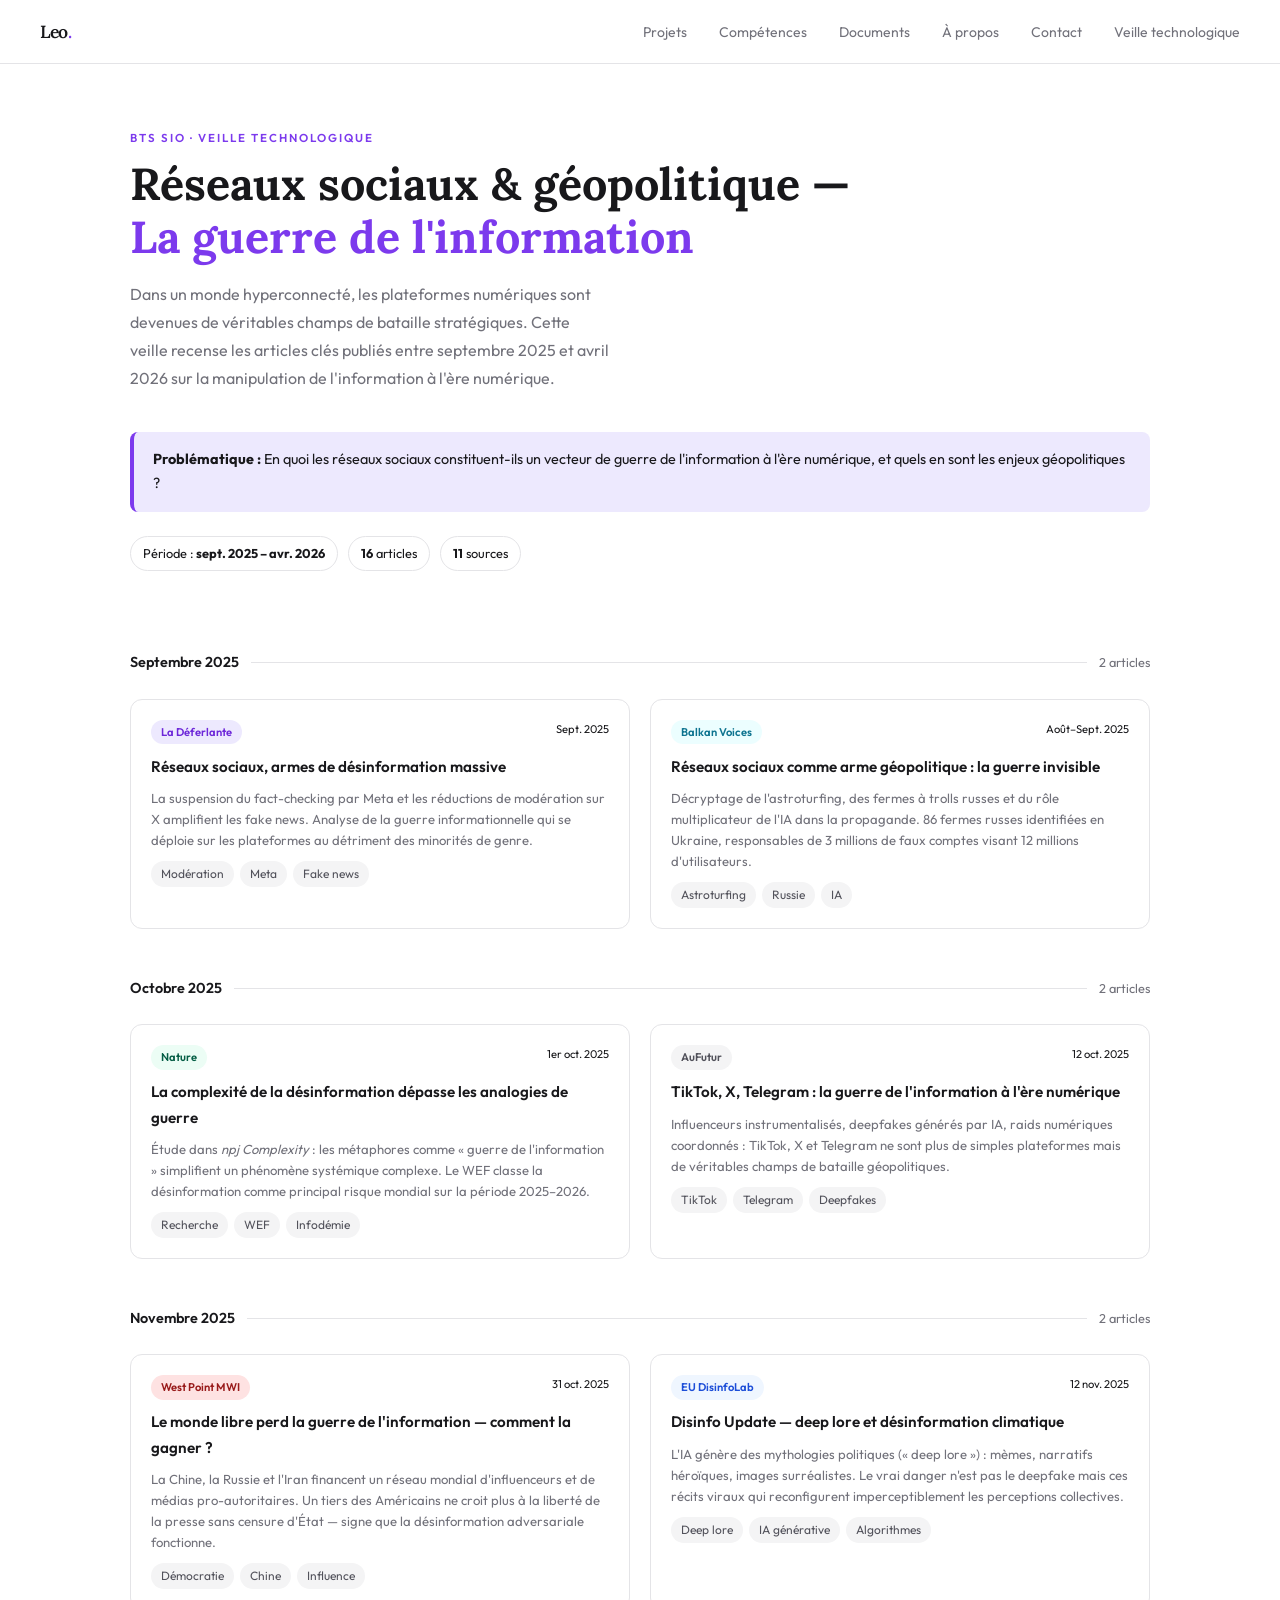
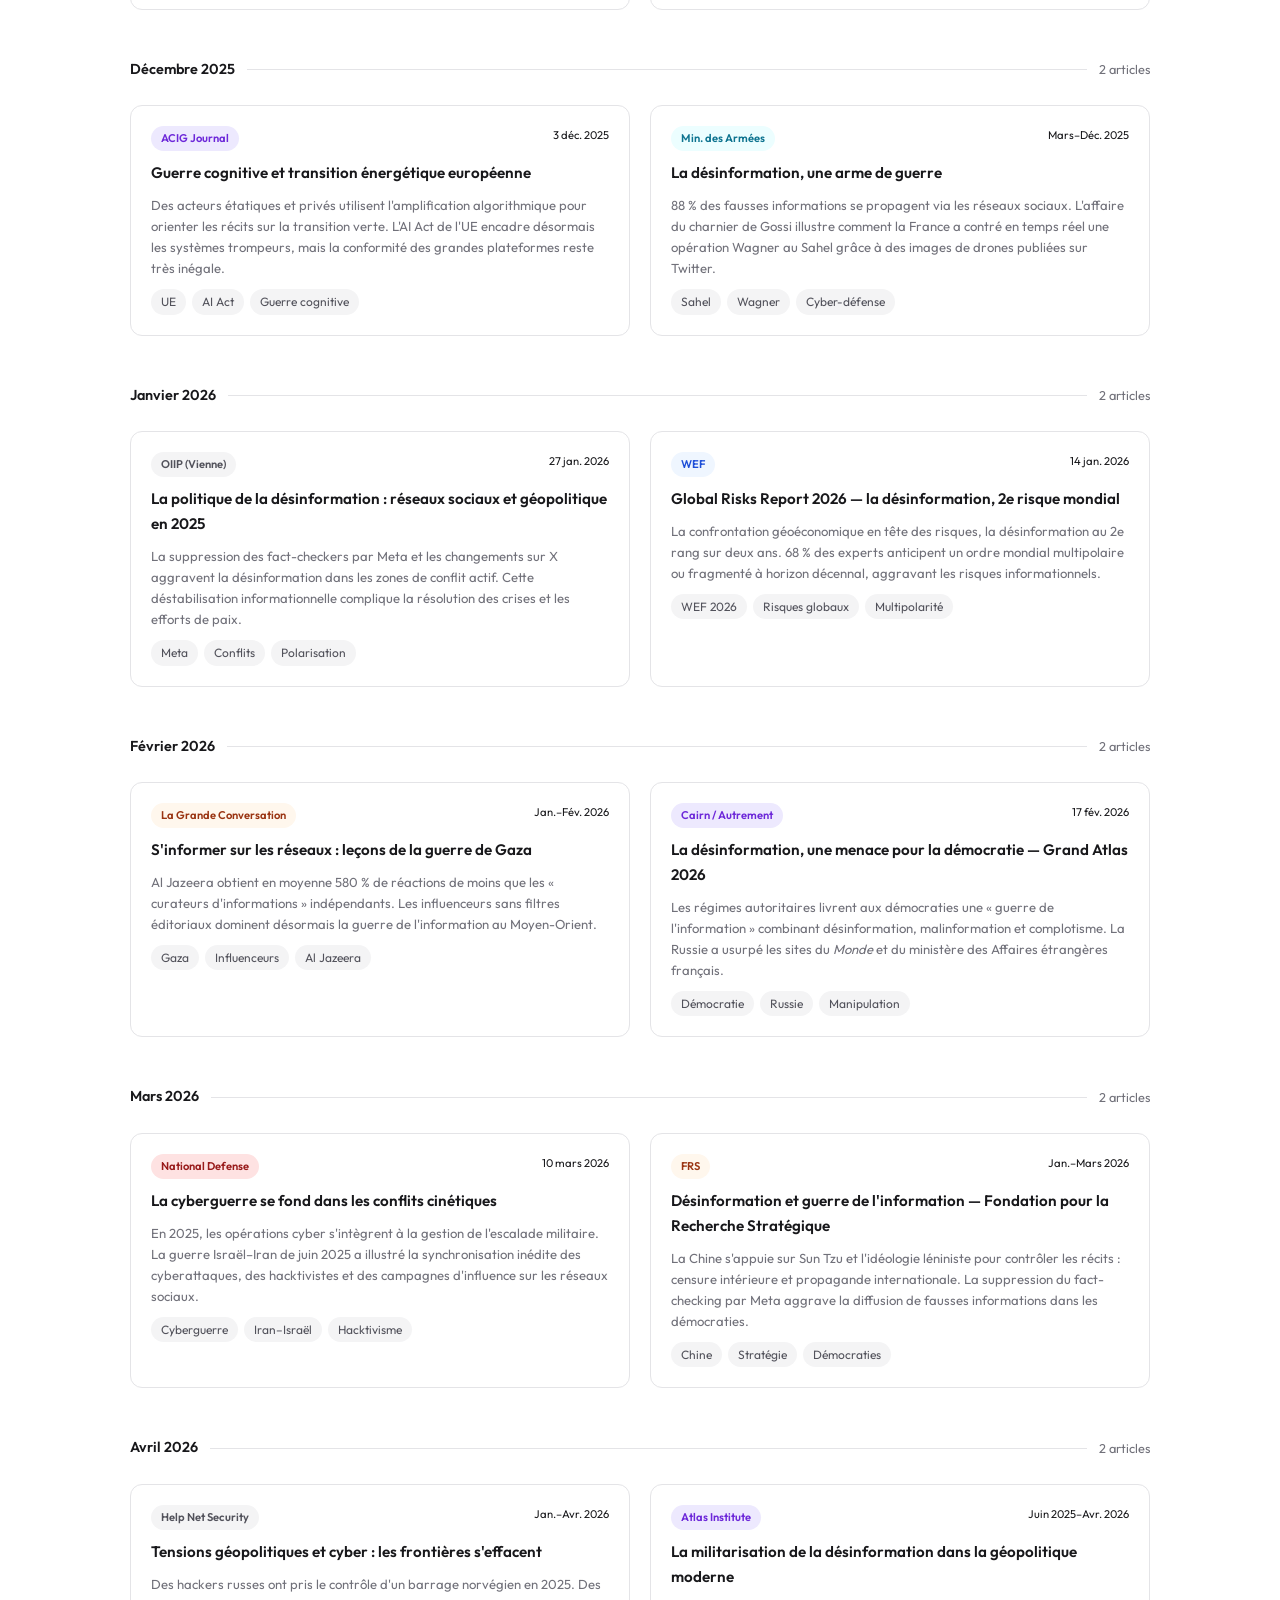
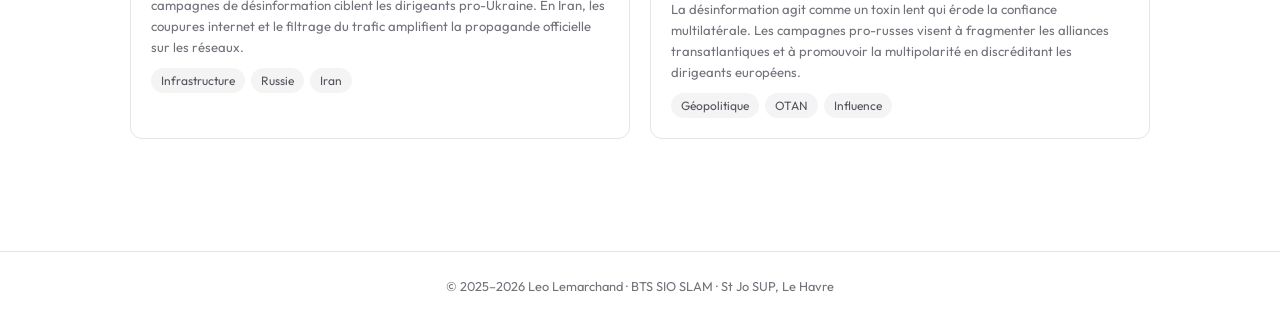
==== veille.html @ 226884a0 "Premier envoi depuis cours" ====
<!DOCTYPE html>
<html lang="fr">

<head>
    <meta charset="UTF-8" />
    <meta name="viewport" content="width=device-width, initial-scale=1.0" />
    <title>Leo Lemarchand — Veille Informatique</title>
    <link rel="preconnect" href="https://fonts.googleapis.com" />
    <link rel="preconnect" href="https://fonts.gstatic.com" crossorigin />
    <link href="https://fonts.googleapis.com/css2?family=Outfit:wght@300;400;500;600&family=Lora:ital,wght@0,400;0,600;1,400&display=swap" rel="stylesheet" />
    <link rel="stylesheet" href="style.css" />
    <link rel="shortcut icon" href="feu.png" type="image/x-icon">
</head>

<body>

    <nav>
        <span class="nav-logo">Leo<span>.</span></span>
        <ul class="nav-links" id="navLinks">
            <li><a href="index.html#projets">Projets</a></li>
            <li><a href="index.html#competences">Compétences</a></li>
            <li><a href="index.html#documents">Documents</a></li>
            <li><a href="index.html#about">À propos</a></li>
            <li><a href="index.html#contact">Contact</a></li>
            <li><a href="veille.html">Veille technologique</a></li>
        </ul>
        <div class="hamburger" id="hamburger" aria-label="Menu" role="button">
            <span></span><span></span><span></span>
        </div>
    </nav>

    <div class="veille-hero">
        <p class="section-label reveal">BTS SIO · Veille technologique</p>
        <h1 class="reveal reveal-delay-1">Réseaux sociaux &amp; géopolitique —<br><em>La guerre de l'information</em></h1>
        <p class="hero-desc reveal reveal-delay-2">
            Dans un monde hyperconnecté, les plateformes numériques sont devenues de véritables champs de bataille stratégiques. Cette veille recense les articles clés publiés entre septembre 2025 et avril 2026 sur la manipulation de l'information à l'ère numérique.
        </p>
        <div class="problematique-box reveal reveal-delay-3">
            <strong>Problématique :</strong> En quoi les réseaux sociaux constituent-ils un vecteur de guerre de l'information à l'ère numérique, et quels en sont les enjeux géopolitiques ?
        </div>
        <div class="veille-stats reveal reveal-delay-4">
            <span class="stat-pill">Période : <strong>sept. 2025 – avr. 2026</strong></span>
            <span class="stat-pill"><strong>16</strong> articles</span>
            <span class="stat-pill"><strong>11</strong> sources</span>
        </div>
    </div>

    <div class="timeline-section">

        <!-- SEPTEMBRE 2025 -->
        <div class="month-block reveal">
            <div class="month-header">
                <span class="month-label">Septembre 2025</span>
                <div class="month-line"></div>
                <span class="month-count">2 articles</span>
            </div>
            <div class="articles-grid">
                <a class="article-card" href="https://revueladeferlante.fr/reseaux-sociaux-armes-de-desinformation-massive/" target="_blank" rel="noopener">
                    <div class="card-top">
                        <span class="source-badge badge-violet">La Déferlante</span>
                        <span class="card-date">Sept. 2025</span>
                    </div>
                    <div class="card-title">Réseaux sociaux, armes de désinformation massive</div>
                    <p class="card-desc">La suspension du fact-checking par Meta et les réductions de modération sur X amplifient les fake news. Analyse de la guerre informationnelle qui se déploie sur les plateformes au détriment des minorités de genre.</p>
                    <div class="card-tags"><span class="tag">Modération</span><span class="tag">Meta</span><span class="tag">Fake news</span></div>
                </a>
                <a class="article-card" href="https://balkan-voices.com/fr/reseaux-sociaux-comme-arme-geopolitique-la-guerre-invisible/" target="_blank" rel="noopener">
                    <div class="card-top">
                        <span class="source-badge badge-teal">Balkan Voices</span>
                        <span class="card-date">Août–Sept. 2025</span>
                    </div>
                    <div class="card-title">Réseaux sociaux comme arme géopolitique : la guerre invisible</div>
                    <p class="card-desc">Décryptage de l'astroturfing, des fermes à trolls russes et du rôle multiplicateur de l'IA dans la propagande. 86 fermes russes identifiées en Ukraine, responsables de 3 millions de faux comptes visant 12 millions d'utilisateurs.</p>
                    <div class="card-tags"><span class="tag">Astroturfing</span><span class="tag">Russie</span><span class="tag">IA</span></div>
                </a>
            </div>
        </div>

        <!-- OCTOBRE 2025 -->
        <div class="month-block reveal">
            <div class="month-header">
                <span class="month-label">Octobre 2025</span>
                <div class="month-line"></div>
                <span class="month-count">2 articles</span>
            </div>
            <div class="articles-grid">
                <a class="article-card" href="https://www.nature.com/articles/s44260-025-00053-z" target="_blank" rel="noopener">
                    <div class="card-top">
                        <span class="source-badge badge-green">Nature</span>
                        <span class="card-date">1er oct. 2025</span>
                    </div>
                    <div class="card-title">La complexité de la désinformation dépasse les analogies de guerre</div>
                    <p class="card-desc">Étude dans <em>npj Complexity</em> : les métaphores comme « guerre de l'information » simplifient un phénomène systémique complexe. Le WEF classe la désinformation comme principal risque mondial sur la période 2025–2026.</p>
                    <div class="card-tags"><span class="tag">Recherche</span><span class="tag">WEF</span><span class="tag">Infodémie</span></div>
                </a>
                <a class="article-card" href="https://aufutur.fr/revisions/hggsp/tiktok-twitter-telegram-la-guerre-de-linformation-a-lere-numerique/" target="_blank" rel="noopener">
                    <div class="card-top">
                        <span class="source-badge badge-gray">AuFutur</span>
                        <span class="card-date">12 oct. 2025</span>
                    </div>
                    <div class="card-title">TikTok, X, Telegram : la guerre de l'information à l'ère numérique</div>
                    <p class="card-desc">Influenceurs instrumentalisés, deepfakes générés par IA, raids numériques coordonnés : TikTok, X et Telegram ne sont plus de simples plateformes mais de véritables champs de bataille géopolitiques.</p>
                    <div class="card-tags"><span class="tag">TikTok</span><span class="tag">Telegram</span><span class="tag">Deepfakes</span></div>
                </a>
            </div>
        </div>

        <!-- NOVEMBRE 2025 -->
        <div class="month-block reveal">
            <div class="month-header">
                <span class="month-label">Novembre 2025</span>
                <div class="month-line"></div>
                <span class="month-count">2 articles</span>
            </div>
            <div class="articles-grid">
                <a class="article-card" href="https://mwi.westpoint.edu/the-free-world-is-losing-the-information-war-heres-how-it-can-win/" target="_blank" rel="noopener">
                    <div class="card-top">
                        <span class="source-badge badge-red">West Point MWI</span>
                        <span class="card-date">31 oct. 2025</span>
                    </div>
                    <div class="card-title">Le monde libre perd la guerre de l'information — comment la gagner ?</div>
                    <p class="card-desc">La Chine, la Russie et l'Iran financent un réseau mondial d'influenceurs et de médias pro-autoritaires. Un tiers des Américains ne croit plus à la liberté de la presse sans censure d'État — signe que la désinformation adversariale fonctionne.</p>
                    <div class="card-tags"><span class="tag">Démocratie</span><span class="tag">Chine</span><span class="tag">Influence</span></div>
                </a>
                <a class="article-card" href="https://www.disinfo.eu/disinfo-update-12-11-2025-2-2-2-2" target="_blank" rel="noopener">
                    <div class="card-top">
                        <span class="source-badge badge-blue">EU DisinfoLab</span>
                        <span class="card-date">12 nov. 2025</span>
                    </div>
                    <div class="card-title">Disinfo Update — deep lore et désinformation climatique</div>
                    <p class="card-desc">L'IA génère des mythologies politiques (« deep lore ») : mèmes, narratifs héroïques, images surréalistes. Le vrai danger n'est pas le deepfake mais ces récits viraux qui reconfigurent imperceptiblement les perceptions collectives.</p>
                    <div class="card-tags"><span class="tag">Deep lore</span><span class="tag">IA générative</span><span class="tag">Algorithmes</span></div>
                </a>
            </div>
        </div>

        <!-- DÉCEMBRE 2025 -->
        <div class="month-block reveal">
            <div class="month-header">
                <span class="month-label">Décembre 2025</span>
                <div class="month-line"></div>
                <span class="month-count">2 articles</span>
            </div>
            <div class="articles-grid">
                <a class="article-card" href="https://www.acigjournal.com/Cognitive-Warfare-Disinformation-and-Corporate-Influence-in-Europe-s-Energy-nTransition,214045,0,2.html" target="_blank" rel="noopener">
                    <div class="card-top">
                        <span class="source-badge badge-violet">ACIG Journal</span>
                        <span class="card-date">3 déc. 2025</span>
                    </div>
                    <div class="card-title">Guerre cognitive et transition énergétique européenne</div>
                    <p class="card-desc">Des acteurs étatiques et privés utilisent l'amplification algorithmique pour orienter les récits sur la transition verte. L'AI Act de l'UE encadre désormais les systèmes trompeurs, mais la conformité des grandes plateformes reste très inégale.</p>
                    <div class="card-tags"><span class="tag">UE</span><span class="tag">AI Act</span><span class="tag">Guerre cognitive</span></div>
                </a>
                <a class="article-card" href="https://www.defense.gouv.fr/actualites/desinformation-arme-guerre" target="_blank" rel="noopener">
                    <div class="card-top">
                        <span class="source-badge badge-teal">Min. des Armées</span>
                        <span class="card-date">Mars–Déc. 2025</span>
                    </div>
                    <div class="card-title">La désinformation, une arme de guerre</div>
                    <p class="card-desc">88 % des fausses informations se propagent via les réseaux sociaux. L'affaire du charnier de Gossi illustre comment la France a contré en temps réel une opération Wagner au Sahel grâce à des images de drones publiées sur Twitter.</p>
                    <div class="card-tags"><span class="tag">Sahel</span><span class="tag">Wagner</span><span class="tag">Cyber-défense</span></div>
                </a>
            </div>
        </div>

        <!-- JANVIER 2026 -->
        <div class="month-block reveal">
            <div class="month-header">
                <span class="month-label">Janvier 2026</span>
                <div class="month-line"></div>
                <span class="month-count">2 articles</span>
            </div>
            <div class="articles-grid">
                <a class="article-card" href="https://www.oiip.ac.at/en/publications/the-politics-of-misinformation-social-media-polarization-and-the-geopolitical-landscape-in-2025/" target="_blank" rel="noopener">
                    <div class="card-top">
                        <span class="source-badge badge-gray">OIIP (Vienne)</span>
                        <span class="card-date">27 jan. 2026</span>
                    </div>
                    <div class="card-title">La politique de la désinformation : réseaux sociaux et géopolitique en 2025</div>
                    <p class="card-desc">La suppression des fact-checkers par Meta et les changements sur X aggravent la désinformation dans les zones de conflit actif. Cette déstabilisation informationnelle complique la résolution des crises et les efforts de paix.</p>
                    <div class="card-tags"><span class="tag">Meta</span><span class="tag">Conflits</span><span class="tag">Polarisation</span></div>
                </a>
                <a class="article-card" href="https://www.weforum.org/press/2026/01/global-risks-report-2026-geopolitical-and-economic-risks-rise-in-new-age-of-competition/" target="_blank" rel="noopener">
                    <div class="card-top">
                        <span class="source-badge badge-blue">WEF</span>
                        <span class="card-date">14 jan. 2026</span>
                    </div>
                    <div class="card-title">Global Risks Report 2026 — la désinformation, 2e risque mondial</div>
                    <p class="card-desc">La confrontation géoéconomique en tête des risques, la désinformation au 2e rang sur deux ans. 68 % des experts anticipent un ordre mondial multipolaire ou fragmenté à horizon décennal, aggravant les risques informationnels.</p>
                    <div class="card-tags"><span class="tag">WEF 2026</span><span class="tag">Risques globaux</span><span class="tag">Multipolarité</span></div>
                </a>
            </div>
        </div>

        <!-- FÉVRIER 2026 -->
        <div class="month-block reveal">
            <div class="month-header">
                <span class="month-label">Février 2026</span>
                <div class="month-line"></div>
                <span class="month-count">2 articles</span>
            </div>
            <div class="articles-grid">
                <a class="article-card" href="https://www.lagrandeconversation.com/monde/sinformer-sur-les-reseaux-sociaux-lecons-de-la-guerre-de-gaza/" target="_blank" rel="noopener">
                    <div class="card-top">
                        <span class="source-badge badge-orange">La Grande Conversation</span>
                        <span class="card-date">Jan.–Fév. 2026</span>
                    </div>
                    <div class="card-title">S'informer sur les réseaux : leçons de la guerre de Gaza</div>
                    <p class="card-desc">Al Jazeera obtient en moyenne 580 % de réactions de moins que les « curateurs d'informations » indépendants. Les influenceurs sans filtres éditoriaux dominent désormais la guerre de l'information au Moyen-Orient.</p>
                    <div class="card-tags"><span class="tag">Gaza</span><span class="tag">Influenceurs</span><span class="tag">Al Jazeera</span></div>
                </a>
                <a class="article-card" href="https://shs.cairn.info/grand-atlas-2026--9782080493675-page-102?lang=fr" target="_blank" rel="noopener">
                    <div class="card-top">
                        <span class="source-badge badge-violet">Cairn / Autrement</span>
                        <span class="card-date">17 fév. 2026</span>
                    </div>
                    <div class="card-title">La désinformation, une menace pour la démocratie — Grand Atlas 2026</div>
                    <p class="card-desc">Les régimes autoritaires livrent aux démocraties une « guerre de l'information » combinant désinformation, malinformation et complotisme. La Russie a usurpé les sites du <em>Monde</em> et du ministère des Affaires étrangères français.</p>
                    <div class="card-tags"><span class="tag">Démocratie</span><span class="tag">Russie</span><span class="tag">Manipulation</span></div>
                </a>
            </div>
        </div>

        <!-- MARS 2026 -->
        <div class="month-block reveal">
            <div class="month-header">
                <span class="month-label">Mars 2026</span>
                <div class="month-line"></div>
                <span class="month-count">2 articles</span>
            </div>
            <div class="articles-grid">
                <a class="article-card" href="https://www.nationaldefensemagazine.org/articles/2026/3/10/cyber-ops-increasingly-melding-with-kinetic-conflict" target="_blank" rel="noopener">
                    <div class="card-top">
                        <span class="source-badge badge-red">National Defense</span>
                        <span class="card-date">10 mars 2026</span>
                    </div>
                    <div class="card-title">La cyberguerre se fond dans les conflits cinétiques</div>
                    <p class="card-desc">En 2025, les opérations cyber s'intègrent à la gestion de l'escalade militaire. La guerre Israël–Iran de juin 2025 a illustré la synchronisation inédite des cyberattaques, des hacktivistes et des campagnes d'influence sur les réseaux sociaux.</p>
                    <div class="card-tags"><span class="tag">Cyberguerre</span><span class="tag">Iran–Israël</span><span class="tag">Hacktivisme</span></div>
                </a>
                <a class="article-card" href="https://www.frstrategie.org/programmes/programme-japon/desinformation-guerre-information-un-defi-strategique-pour-democraties-2025" target="_blank" rel="noopener">
                    <div class="card-top">
                        <span class="source-badge badge-orange">FRS</span>
                        <span class="card-date">Jan.–Mars 2026</span>
                    </div>
                    <div class="card-title">Désinformation et guerre de l'information — Fondation pour la Recherche Stratégique</div>
                    <p class="card-desc">La Chine s'appuie sur Sun Tzu et l'idéologie léniniste pour contrôler les récits : censure intérieure et propagande internationale. La suppression du fact-checking par Meta aggrave la diffusion de fausses informations dans les démocraties.</p>
                    <div class="card-tags"><span class="tag">Chine</span><span class="tag">Stratégie</span><span class="tag">Démocraties</span></div>
                </a>
            </div>
        </div>

        <!-- AVRIL 2026 -->
        <div class="month-block reveal">
            <div class="month-header">
                <span class="month-label">Avril 2026</span>
                <div class="month-line"></div>
                <span class="month-count">2 articles</span>
            </div>
            <div class="articles-grid">
                <a class="article-card" href="https://www.helpnetsecurity.com/2026/01/19/cybersecurity-geopolitical-tensions/" target="_blank" rel="noopener">
                    <div class="card-top">
                        <span class="source-badge badge-gray">Help Net Security</span>
                        <span class="card-date">Jan.–Avr. 2026</span>
                    </div>
                    <div class="card-title">Tensions géopolitiques et cyber : les frontières s'effacent</div>
                    <p class="card-desc">Des hackers russes ont pris le contrôle d'un barrage norvégien en 2025. Des campagnes de désinformation ciblent les dirigeants pro-Ukraine. En Iran, les coupures internet et le filtrage du trafic amplifient la propagande officielle sur les réseaux.</p>
                    <div class="card-tags"><span class="tag">Infrastructure</span><span class="tag">Russie</span><span class="tag">Iran</span></div>
                </a>
                <a class="article-card" href="https://atlasinstitute.org/the-weaponization-of-disinformation-in-modern-geopolitics/" target="_blank" rel="noopener">
                    <div class="card-top">
                        <span class="source-badge badge-violet">Atlas Institute</span>
                        <span class="card-date">Juin 2025–Avr. 2026</span>
                    </div>
                    <div class="card-title">La militarisation de la désinformation dans la géopolitique moderne</div>
                    <p class="card-desc">La désinformation agit comme un toxin lent qui érode la confiance multilatérale. Les campagnes pro-russes visent à fragmenter les alliances transatlantiques et à promouvoir la multipolarité en discréditant les dirigeants européens.</p>
                    <div class="card-tags"><span class="tag">Géopolitique</span><span class="tag">OTAN</span><span class="tag">Influence</span></div>
                </a>
            </div>
        </div>

    </div>

    <footer>
        <p>© 2025–2026 Leo Lemarchand · BTS SIO SLAM · St Jo SUP, Le Havre</p>
    </footer>

    <script>
        const hamburger = document.getElementById('hamburger');
        const navLinks  = document.getElementById('navLinks');
        hamburger.addEventListener('click', () => navLinks.classList.toggle('open'));
        navLinks.querySelectorAll('a').forEach(l => l.addEventListener('click', () => navLinks.classList.remove('open')));

        const observer = new IntersectionObserver((entries) => {
            entries.forEach(entry => {
                if (entry.isIntersecting) {
                    entry.target.classList.add('visible');
                    observer.unobserve(entry.target);
                }
            });
        }, { threshold: 0.08 });

        document.querySelectorAll('.reveal').forEach(el => observer.observe(el));
        document.querySelectorAll('.veille-hero .reveal').forEach(el => el.classList.add('visible'));
    </script>

</body>
</html>
---- style.css ----
/* ─── Variables & Reset ─────────────────────────────────────── */
    :root {
        --accent: #7c3aed;
        --accent-soft: #ede9fe;
        --accent-mid: #a78bfa;
        --bg: #ffffff;
        --bg2: #f8f7ff;
        --text: #18181b;
        --muted: #71717a;
        --border: #e4e4e7;
        --nav-h: 64px;
        --radius: 12px;
        --radius-sm: 8px;
    }

    *,
    *::before,
    *::after {
        box-sizing: border-box;
        margin: 0;
        padding: 0;
    }

    html {
        scroll-behavior: smooth;
    }

    body {
        font-family: 'Outfit', sans-serif;
        background: var(--bg);
        color: var(--text);
        line-height: 1.65;
        -webkit-font-smoothing: antialiased;
    }

    a {
        color: inherit;
        text-decoration: none;
    }

    img {
        display: block;
        max-width: 100%;
    }

    /* ─── Scroll animations ─────────────────────────────────────── */
    .reveal {
        opacity: 0;
        transform: translateY(28px);
        transition: opacity 0.65s ease, transform 0.65s ease;
    }

    .reveal.visible {
        opacity: 1;
        transform: none;
    }

    .reveal-delay-1 {
        transition-delay: 0.1s;
    }

    .reveal-delay-2 {
        transition-delay: 0.2s;
    }

    .reveal-delay-3 {
        transition-delay: 0.3s;
    }

    .reveal-delay-4 {
        transition-delay: 0.4s;
    }

    /* ─── Navigation ────────────────────────────────────────────── */
    nav {
        position: fixed;
        top: 0;
        left: 0;
        right: 0;
        height: var(--nav-h);
        background: rgba(255, 255, 255, 0.9);
        backdrop-filter: blur(12px);
        -webkit-backdrop-filter: blur(12px);
        border-bottom: 1px solid var(--border);
        display: flex;
        align-items: center;
        justify-content: space-between;
        padding: 0 2.5rem;
        z-index: 100;
    }

    .nav-logo {
        font-family: 'Lora', serif;
        font-size: 1.1rem;
        font-weight: 600;
        letter-spacing: -0.3px;
        color: var(--text);
    }

    .nav-logo span {
        color: var(--accent);
    }

    .nav-links {
        display: flex;
        align-items: center;
        gap: 2rem;
        list-style: none;
    }

    .nav-links a {
        font-size: 0.875rem;
        font-weight: 400;
        color: var(--muted);
        transition: color 0.2s;
    }

    .nav-links a:hover {
        color: var(--text);
    }

    .nav-cv {
        font-size: 0.85rem;
        font-weight: 500;
        padding: 8px 18px;
        background: var(--accent);
        color: #fff;
        border-radius: 999px;
        transition: background 0.2s, transform 0.15s;
    }

    .nav-cv:hover {
        background: #6d28d9;
        transform: translateY(-1px);
    }

    /* Hamburger mobile */
    .hamburger {
        display: none;
        flex-direction: column;
        gap: 5px;
        cursor: pointer;
        padding: 4px;
    }

    .hamburger span {
        display: block;
        width: 22px;
        height: 2px;
        background: var(--text);
        border-radius: 2px;
        transition: all 0.3s;
    }

    /* ─── Hero ──────────────────────────────────────────────────── */
    #hero {
        min-height: 100vh;
        display: flex;
        align-items: center;
        padding: calc(var(--nav-h) + 4rem) 2.5rem 5rem;
        max-width: 1100px;
        margin: 0 auto;
        gap: 3rem;
    }

    .hero-content {
        flex: 1;
    }

    .hero-badge {
        display: inline-flex;
        align-items: center;
        gap: 8px;
        font-size: 0.78rem;
        font-weight: 500;
        text-transform: uppercase;
        letter-spacing: 1.4px;
        color: var(--accent);
        background: var(--accent-soft);
        padding: 6px 14px;
        border-radius: 999px;
        margin-bottom: 1.5rem;
    }

    .hero-badge::before {
        content: '';
        width: 6px;
        height: 6px;
        background: var(--accent);
        border-radius: 50%;
    }

    .hero-name {
        font-family: 'Lora', serif;
        font-size: clamp(2.4rem, 5vw, 3.8rem);
        font-weight: 600;
        line-height: 1.1;
        letter-spacing: -1px;
        margin-bottom: 0.5rem;
    }

    .hero-title {
        font-size: clamp(1rem, 2vw, 1.25rem);
        font-weight: 300;
        color: var(--muted);
        margin-bottom: 1.5rem;
    }

    .hero-title strong {
        color: var(--text);
        font-weight: 500;
    }

    .hero-desc {
        font-size: 1rem;
        color: var(--muted);
        max-width: 480px;
        margin-bottom: 2.5rem;
        line-height: 1.75;
    }

    .hero-cta {
        display: flex;
        gap: 12px;
        flex-wrap: wrap;
    }

    .btn {
        display: inline-flex;
        align-items: center;
        gap: 8px;
        padding: 11px 24px;
        border-radius: 999px;
        font-size: 0.9rem;
        font-weight: 500;
        font-family: 'Outfit', sans-serif;
        cursor: pointer;
        border: none;
        transition: all 0.2s;
    }

    .btn-primary {
        background: var(--accent);
        color: #fff;
    }

    .btn-primary:hover {
        background: #6d28d9;
        transform: translateY(-2px);
    }

    .btn-secondary {
        background: transparent;
        color: var(--text);
        border: 1px solid var(--border);
    }

    .btn-secondary:hover {
        border-color: var(--accent);
        color: var(--accent);
        transform: translateY(-2px);
    }

    /* Hero visual */
    .hero-visual {
        flex-shrink: 0;
        width: 280px;
        height: 280px;
        position: relative;
    }

    .hero-avatar {
        width: 100%;
        height: 100%;
        border-radius: 40% 60% 55% 45% / 45% 40% 60% 55%;
        background: linear-gradient(135deg, var(--accent-soft) 0%, #ddd6fe 100%);
        display: flex;
        align-items: center;
        justify-content: center;
        font-family: 'Lora', serif;
        font-size: 5rem;
        font-weight: 600;
        color: var(--accent);
        animation: morphBlob 8s ease-in-out infinite;
    }

    @keyframes morphBlob {

        0%,
        100% {
            border-radius: 40% 60% 55% 45% / 45% 40% 60% 55%;
        }

        25% {
            border-radius: 55% 45% 40% 60% / 60% 55% 45% 40%;
        }

        50% {
            border-radius: 60% 40% 55% 45% / 40% 60% 45% 55%;
        }

        75% {
            border-radius: 45% 55% 60% 40% / 55% 45% 40% 60%;
        }
    }

    .hero-stat-cards {
        position: absolute;
        bottom: -10px;
        right: -20px;
        display: flex;
        flex-direction: column;
        gap: 8px;
    }

    .stat-card {
        background: #fff;
        border: 1px solid var(--border);
        border-radius: var(--radius-sm);
        padding: 8px 14px;
        font-size: 0.78rem;
        box-shadow: 0 4px 16px rgba(0, 0, 0, 0.06);
    }

    .stat-card strong {
        display: block;
        font-size: 1.1rem;
        color: var(--accent);
    }

    /* ─── Section base ──────────────────────────────────────────── */
    section {
        padding: 5rem 2.5rem;
        max-width: 1100px;
        margin: 0 auto;
    }

    .section-label {
        font-size: 0.72rem;
        text-transform: uppercase;
        letter-spacing: 2px;
        color: var(--accent);
        font-weight: 600;
        margin-bottom: 0.6rem;
    }

    .section-title {
        font-family: 'Lora', serif;
        font-size: clamp(1.6rem, 3vw, 2.2rem);
        font-weight: 600;
        letter-spacing: -0.5px;
        margin-bottom: 0.5rem;
    }

    .section-sub {
        font-size: 0.95rem;
        color: var(--muted);
        max-width: 520px;
        margin-bottom: 3rem;
        line-height: 1.7;
    }

    /* ─── Projets ────────────────────────────────────────────────── */
    #projets {
        background: var(--bg2);
        max-width: 100%;
        padding: 5rem 0;
    }

    #projets .inner {
        max-width: 1100px;
        margin: 0 auto;
        padding: 0 2.5rem;
    }

    .projects-grid {
        display: grid;
        grid-template-columns: repeat(auto-fit, minmax(300px, 1fr));
        gap: 1.5rem;
    }

    .project-card {
        background: #fff;
        border: 1px solid var(--border);
        border-radius: var(--radius);
        padding: 1.75rem;
        transition: border-color 0.25s, transform 0.25s, box-shadow 0.25s;
        position: relative;
        overflow: hidden;
    }

    .project-card::before {
        content: '';
        position: absolute;
        top: 0;
        left: 0;
        right: 0;
        height: 3px;
        background: var(--accent);
        transform: scaleX(0);
        transform-origin: left;
        transition: transform 0.3s ease;
    }

    .project-card:hover {
        border-color: #c4b5fd;
        transform: translateY(-4px);
        box-shadow: 0 12px 40px rgba(124, 58, 237, 0.1);
    }

    .project-card:hover::before {
        transform: scaleX(1);
    }

    .project-icon {
        width: 44px;
        height: 44px;
        background: var(--accent-soft);
        border-radius: var(--radius-sm);
        display: flex;
        align-items: center;
        justify-content: center;
        margin-bottom: 1rem;
        font-size: 1.3rem;
    }

    .project-badge {
        display: inline-block;
        font-size: 0.7rem;
        font-weight: 600;
        text-transform: uppercase;
        letter-spacing: 0.8px;
        padding: 3px 10px;
        border-radius: 999px;
        margin-bottom: 0.75rem;
    }

    .badge-e5 {
        background: #ede9fe;
        color: #6d28d9;
    }

    .badge-perso {
        background: #ecfdf5;
        color: #065f46;
    }

    .badge-stage {
        background: #fff7ed;
        color: #9a3412;
    }

    .badge-wip {
        background: #fef3c7;
        color: #92400e;
    }

    .project-name {
        font-size: 1.05rem;
        font-weight: 600;
        margin-bottom: 0.5rem;
    }

    .project-desc {
        font-size: 0.875rem;
        color: var(--muted);
        line-height: 1.65;
        margin-bottom: 1.25rem;
    }

    .project-tags {
        display: flex;
        flex-wrap: wrap;
        gap: 6px;
    }

    .tag {
        font-size: 0.75rem;
        padding: 3px 10px;
        background: #f4f4f5;
        color: #52525b;
        border-radius: 999px;
        font-weight: 400;
    }

    .project-detail-list {
        margin: 0.85rem 0 1rem;
        display: flex;
        flex-direction: column;
        gap: 5px;
    }

    .project-detail {
        font-size: 0.78rem;
        color: var(--muted);
        display: flex;
        gap: 8px;
        align-items: baseline;
    }

    .detail-label {
        font-size: 0.7rem;
        font-weight: 600;
        text-transform: uppercase;
        letter-spacing: 0.6px;
        color: var(--accent);
        flex-shrink: 0;
        min-width: 60px;
    }

    /* ─── Documents ──────────────────────────────────────────────── */
    #documents {
        background: var(--bg2);
        max-width: 100%;
        padding: 5rem 0;
    }

    #documents .inner {
        max-width: 1100px;
        margin: 0 auto;
        padding: 0 2.5rem;
    }

    .docs-grid {
        display: grid;
        grid-template-columns: repeat(auto-fit, minmax(280px, 1fr));
        gap: 1.25rem;
    }

    .doc-card {
        background: #fff;
        border: 1px solid var(--border);
        border-radius: var(--radius);
        padding: 1.5rem;
        display: flex;
        flex-direction: column;
        gap: 1rem;
        transition: border-color 0.25s, box-shadow 0.25s, transform 0.25s;
    }

    .doc-card:hover {
        border-color: #c4b5fd;
        box-shadow: 0 8px 30px rgba(124, 58, 237, 0.09);
        transform: translateY(-3px);
    }

    .doc-icon-row {
        display: flex;
        align-items: center;
        gap: 12px;
    }

    .doc-icon {
        width: 46px;
        height: 46px;
        background: var(--accent-soft);
        border-radius: var(--radius-sm);
        display: flex;
        align-items: center;
        justify-content: center;
        font-size: 1.3rem;
        flex-shrink: 0;
    }

    .doc-type {
        font-size: 0.7rem;
        font-weight: 600;
        text-transform: uppercase;
        letter-spacing: 1px;
        color: var(--accent);
    }

    .doc-name {
        font-size: 0.92rem;
        font-weight: 600;
        line-height: 1.35;
    }

    .doc-info {
        font-size: 0.8rem;
        color: var(--muted);
        line-height: 1.6;
        flex: 1;
    }

    .doc-btn {
        display: inline-flex;
        align-items: center;
        gap: 8px;
        padding: 9px 18px;
        background: var(--accent-soft);
        color: var(--accent);
        border: 1px solid #c4b5fd;
        border-radius: 999px;
        font-size: 0.82rem;
        font-weight: 600;
        cursor: pointer;
        font-family: 'Outfit', sans-serif;
        transition: all 0.2s;
        align-self: flex-start;
    }

    .doc-btn:hover {
        background: var(--accent);
        color: #fff;
        border-color: var(--accent);
    }

    .doc-btn svg {
        width: 14px;
        height: 14px;
    }

    .doc-placeholder {
        border: 2px dashed var(--border);
        background: transparent;
    }

    .doc-placeholder .doc-icon {
        background: #f4f4f5;
    }

    .doc-placeholder .doc-btn {
        background: transparent;
        color: var(--muted);
        border-color: var(--border);
        cursor: default;
    }

    .doc-placeholder .doc-btn:hover {
        background: transparent;
        color: var(--muted);
        border-color: var(--border);
        transform: none;
    }

    /* ─── Compétences ────────────────────────────────────────────── */
    .skills-container {
        display: grid;
        grid-template-columns: repeat(auto-fit, minmax(250px, 1fr));
        gap: 1.5rem;
    }

    .skill-group {
        background: var(--bg2);
        border: 1px solid var(--border);
        border-radius: var(--radius);
        padding: 1.5rem;
    }

    .skill-group-title {
        font-size: 0.7rem;
        text-transform: uppercase;
        letter-spacing: 1.5px;
        color: var(--muted);
        font-weight: 600;
        margin-bottom: 1rem;
        display: flex;
        align-items: center;
        gap: 8px;
    }

    .skill-group-title::after {
        content: '';
        flex: 1;
        height: 1px;
        background: var(--border);
    }

    .skill-pills {
        display: flex;
        flex-wrap: wrap;
        gap: 8px;
    }

    .skill-pill {
        font-size: 0.82rem;
        font-weight: 500;
        padding: 6px 14px;
        border-radius: 999px;
        border: 1px solid var(--border);
        background: #fff;
        color: var(--text);
        transition: all 0.2s;
    }

    .skill-pill:hover {
        background: var(--accent-soft);
        border-color: var(--accent-mid);
        color: var(--accent);
    }

    .skill-pill.main {
        background: var(--accent-soft);
        border-color: #c4b5fd;
        color: var(--accent);
    }

    /* ─── À propos ───────────────────────────────────────────────── */
    #about {
        background: var(--bg2);
        max-width: 100%;
        padding: 5rem 0;
    }

    #about .inner {
        max-width: 1100px;
        margin: 0 auto;
        padding: 0 2.5rem;
    }

    .about-grid {
        display: grid;
        grid-template-columns: 1.4fr 1fr;
        gap: 4rem;
        align-items: start;
    }

    .about-text {
        font-size: 1rem;
        color: var(--muted);
        line-height: 1.85;
    }

    .about-text p+p {
        margin-top: 1rem;
    }

    .about-text strong {
        color: var(--text);
        font-weight: 500;
    }

    .about-facts {
        display: flex;
        flex-direction: column;
        gap: 1rem;
    }

    .fact-card {
        background: #fff;
        border: 1px solid var(--border);
        border-radius: var(--radius-sm);
        padding: 1rem 1.25rem;
        display: flex;
        align-items: center;
        gap: 12px;
    }

    .fact-icon {
        font-size: 1.4rem;
        flex-shrink: 0;
    }

    .fact-label {
        font-size: 0.72rem;
        color: var(--muted);
        text-transform: uppercase;
        letter-spacing: 0.8px;
    }

    .fact-value {
        font-size: 0.9rem;
        font-weight: 500;
    }

    /* ─── Contact ────────────────────────────────────────────────── */
    .contact-wrapper {
        max-width: 680px;
        margin: 0 auto;
        text-align: center;
    }

    .contact-links {
        display: flex;
        justify-content: center;
        gap: 1rem;
        flex-wrap: wrap;
        margin-top: 2.5rem;
    }

    .contact-link {
        display: flex;
        align-items: center;
        gap: 10px;
        padding: 14px 24px;
        background: #fff;
        border: 1px solid var(--border);
        border-radius: var(--radius);
        font-size: 0.9rem;
        font-weight: 500;
        transition: all 0.2s;
        color: var(--text);
    }

    .contact-link:hover {
        border-color: var(--accent);
        color: var(--accent);
        transform: translateY(-3px);
        box-shadow: 0 8px 24px rgba(124, 58, 237, 0.12);
    }

    .contact-link svg {
        width: 18px;
        height: 18px;
    }

    /* ─── Footer ─────────────────────────────────────────────────── */
    footer {
        border-top: 1px solid var(--border);
        padding: 1.5rem 2.5rem;
        text-align: center;
        font-size: 0.8rem;
        color: var(--muted);
    }

    /* ─── Mobile ─────────────────────────────────────────────────── */
    @media (max-width: 768px) {
        nav {
            padding: 0 1.25rem;
        }

        .nav-links {
            display: none;
            flex-direction: column;
        }

        .nav-links.open {
            display: flex;
            position: absolute;
            top: var(--nav-h);
            left: 0;
            right: 0;
            background: #fff;
            border-bottom: 1px solid var(--border);
            padding: 1rem 1.5rem 1.5rem;
            gap: 1rem;
            align-items: flex-start;
        }

        .hamburger {
            display: flex;
        }

        #hero {
            flex-direction: column-reverse;
            padding: calc(var(--nav-h) + 2rem) 1.25rem 3rem;
            gap: 2rem;
            min-height: auto;
        }

        .hero-visual {
            width: 180px;
            height: 180px;
            margin: 0 auto;
        }

        .hero-stat-cards {
            display: none;
        }

        section {
            padding: 3.5rem 1.25rem;
        }

        #projets .inner,
        #about .inner {
            padding: 0 1.25rem;
        }

        #projets,
        #about {
            padding: 3.5rem 0;
        }

        .about-grid {
            grid-template-columns: 1fr;
            gap: 2rem;
        }
    }
    /* ─── Veille technologique ───────────────────────────── */

.veille-hero {
    padding: calc(var(--nav-h) + 4rem) 2.5rem 3rem;
    max-width: 1100px;
    margin: 0 auto;
}

.veille-hero h1 {
    font-family: 'Lora', serif;
    font-size: clamp(2rem, 4vw, 2.8rem);
    line-height: 1.2;
    margin-bottom: 1rem;
}

.veille-hero em {
    color: var(--accent);
    font-style: normal;
}

.problematique-box {
    margin-top: 1.5rem;
    padding: 1rem 1.2rem;
    background: var(--accent-soft);
    border-left: 4px solid var(--accent);
    border-radius: var(--radius-sm);
    font-size: 0.9rem;
}

.veille-stats {
    display: flex;
    flex-wrap: wrap;
    gap: 10px;
    margin-top: 1.5rem;
}

.stat-pill {
    font-size: 0.8rem;
    background: #fff;
    border: 1px solid var(--border);
    padding: 6px 12px;
    border-radius: 999px;
}

/* Timeline */

.timeline-section {
    max-width: 1100px;
    margin: 0 auto;
    padding: 2rem 2.5rem 4rem;
}

.month-block {
    margin-bottom: 3rem;
}

.month-header {
    display: flex;
    align-items: center;
    gap: 12px;
    margin-bottom: 1.5rem;
}

.month-label {
    font-weight: 600;
    font-size: 0.9rem;
}

.month-line {
    flex: 1;
    height: 1px;
    background: var(--border);
}

.month-count {
    font-size: 0.8rem;
    color: var(--muted);
}

/* Articles */

.articles-grid {
    display: grid;
    grid-template-columns: repeat(auto-fit, minmax(300px, 1fr));
    gap: 1.25rem;
}

.article-card {
    background: #fff;
    border: 1px solid var(--border);
    border-radius: var(--radius);
    padding: 1.25rem;
    display: flex;
    flex-direction: column;
    gap: 0.6rem;
    transition: all 0.25s;
}

.article-card {
    cursor: pointer;
    position: relative;
}

.article-card::after {
    content: "Voir l'article";
    position: absolute;
    bottom: 12px;
    right: 14px;
    font-size: 0.75rem;
    color: var(--accent);
    opacity: 0;
    transform: translateY(6px);
    transition: all 0.25s ease;
}

.article-card:hover::after {
    opacity: 1;
    transform: translateY(0);
}

.card-top {
    display: flex;
    justify-content: space-between;
    font-size: 0.7rem;
}

.source-badge {
    padding: 3px 10px;
    border-radius: 999px;
    font-weight: 600;
}

/* Couleurs badges */
.badge-violet { background: #ede9fe; color: #6d28d9; }
.badge-teal { background: #ecfeff; color: #0e7490; }
.badge-green { background: #ecfdf5; color: #065f46; }
.badge-gray { background: #f4f4f5; color: #52525b; }
.badge-red { background: #fee2e2; color: #991b1b; }
.badge-blue { background: #eff6ff; color: #1d4ed8; }
.badge-orange { background: #fff7ed; color: #9a3412; }

.card-title {
    font-weight: 600;
    font-size: 0.95rem;
}

.card-desc {
    font-size: 0.82rem;
    color: var(--muted);
    line-height: 1.6;
}

.card-tags {
    display: flex;
    flex-wrap: wrap;
    gap: 6px;
}

.card-link {
    margin-top: auto;
    font-size: 0.8rem;
    color: var(--accent);
    display: flex;
    align-items: center;
    gap: 6px;
}

/* Mobile */
@media (max-width: 768px) {
    .veille-hero,
    .timeline-section {
        padding-left: 1.25rem;
        padding-right: 1.25rem;
    }
}
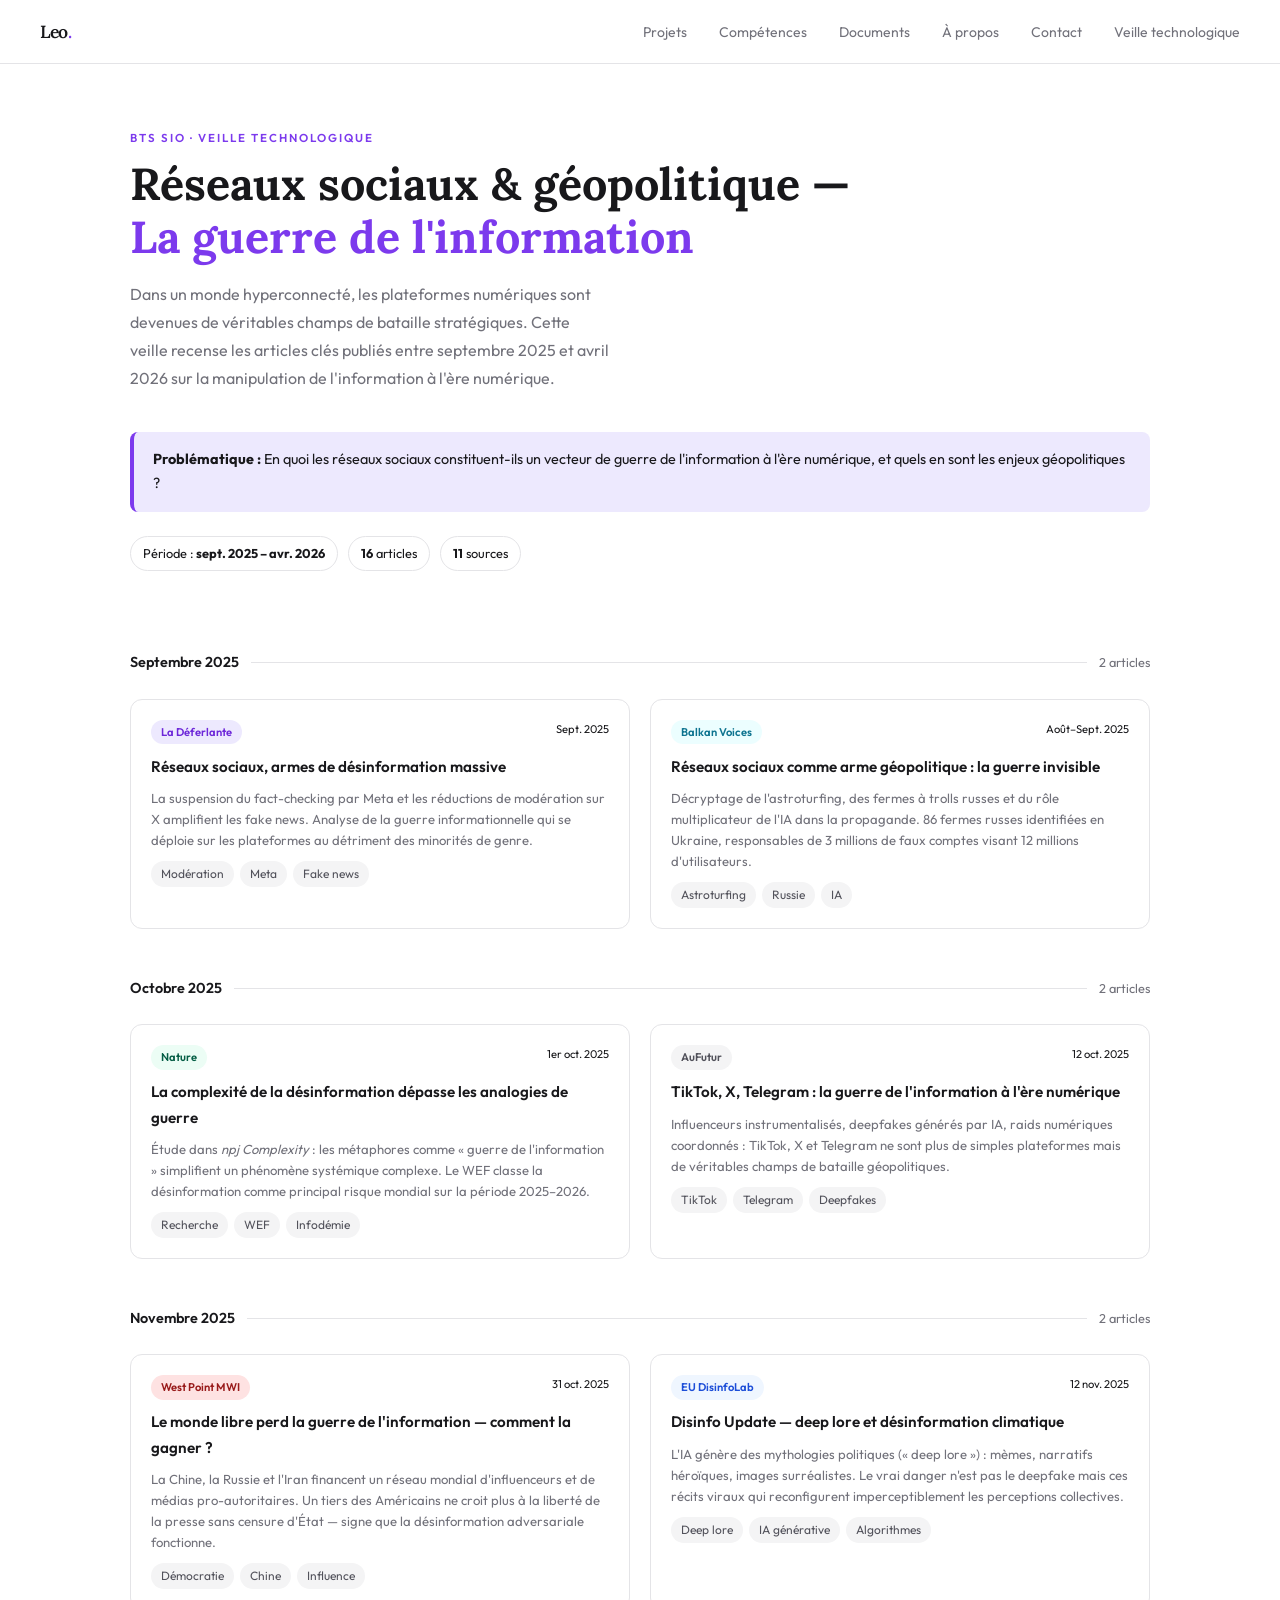
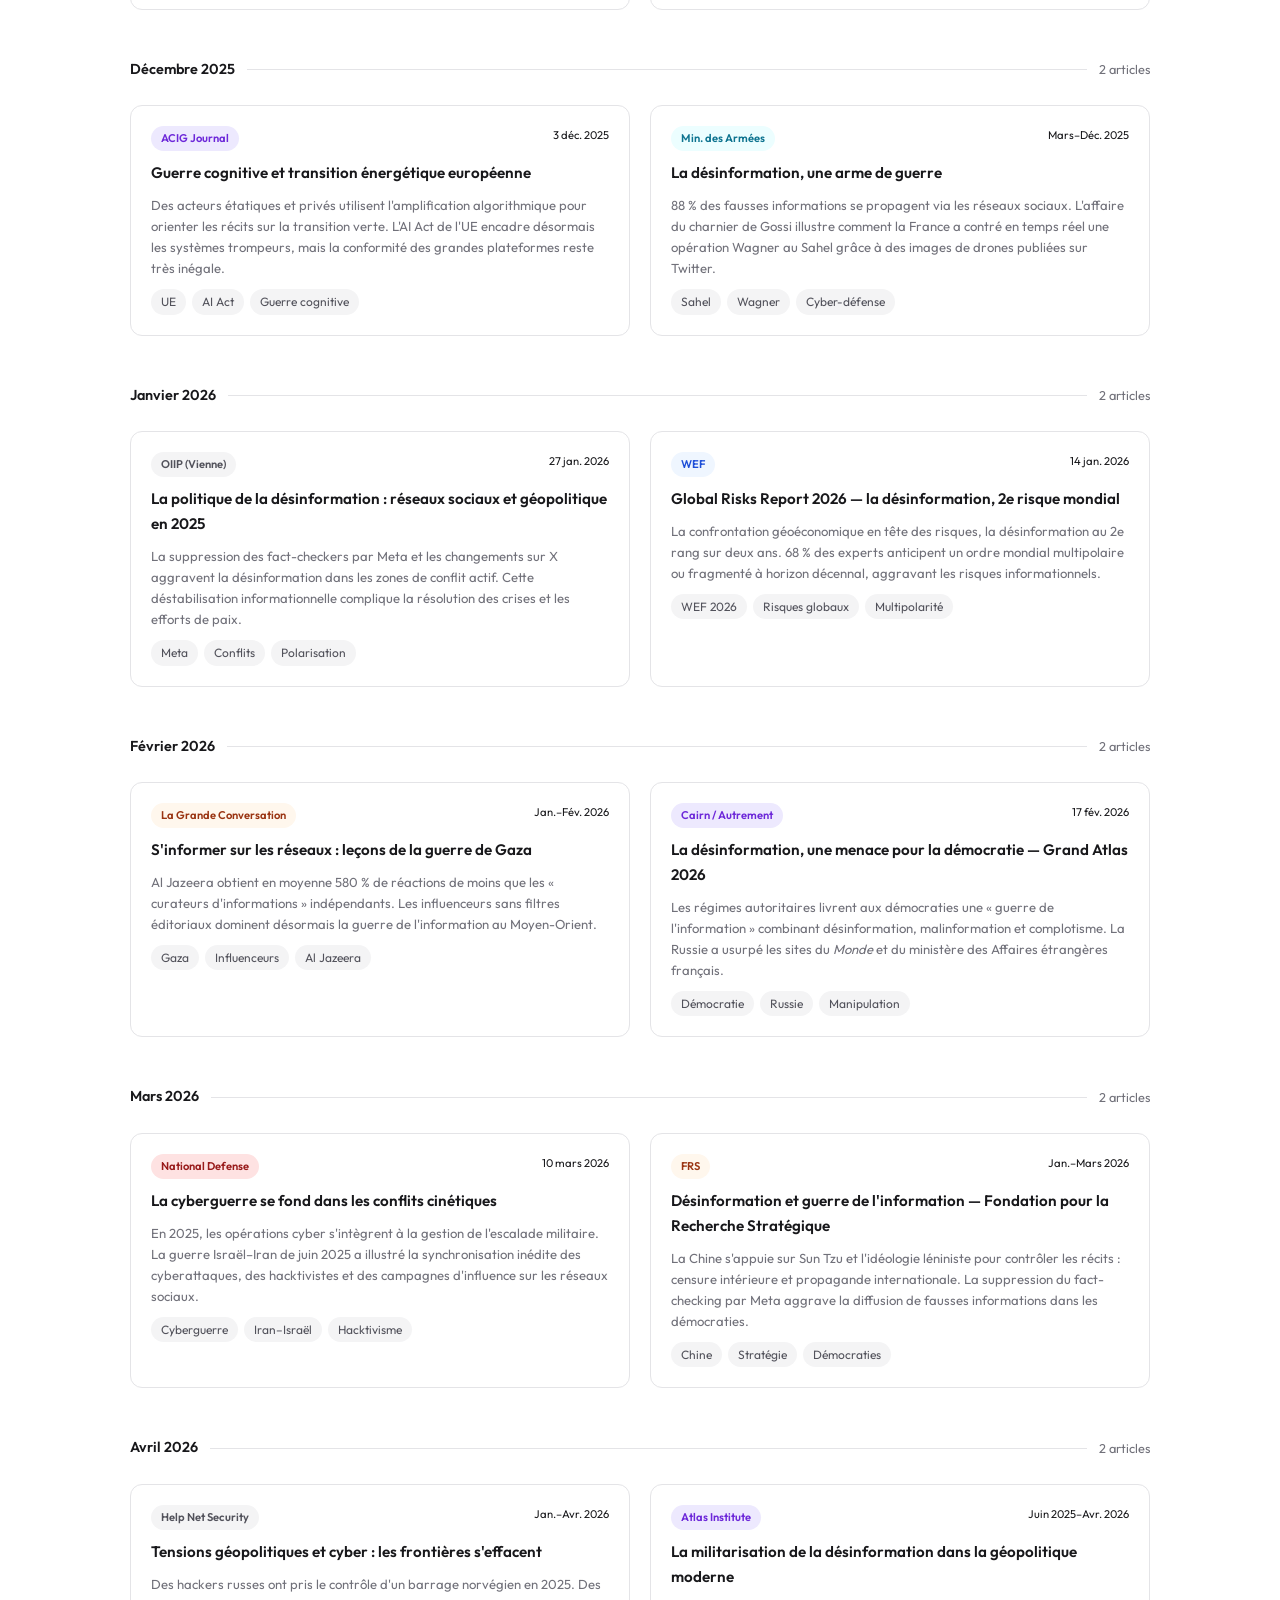
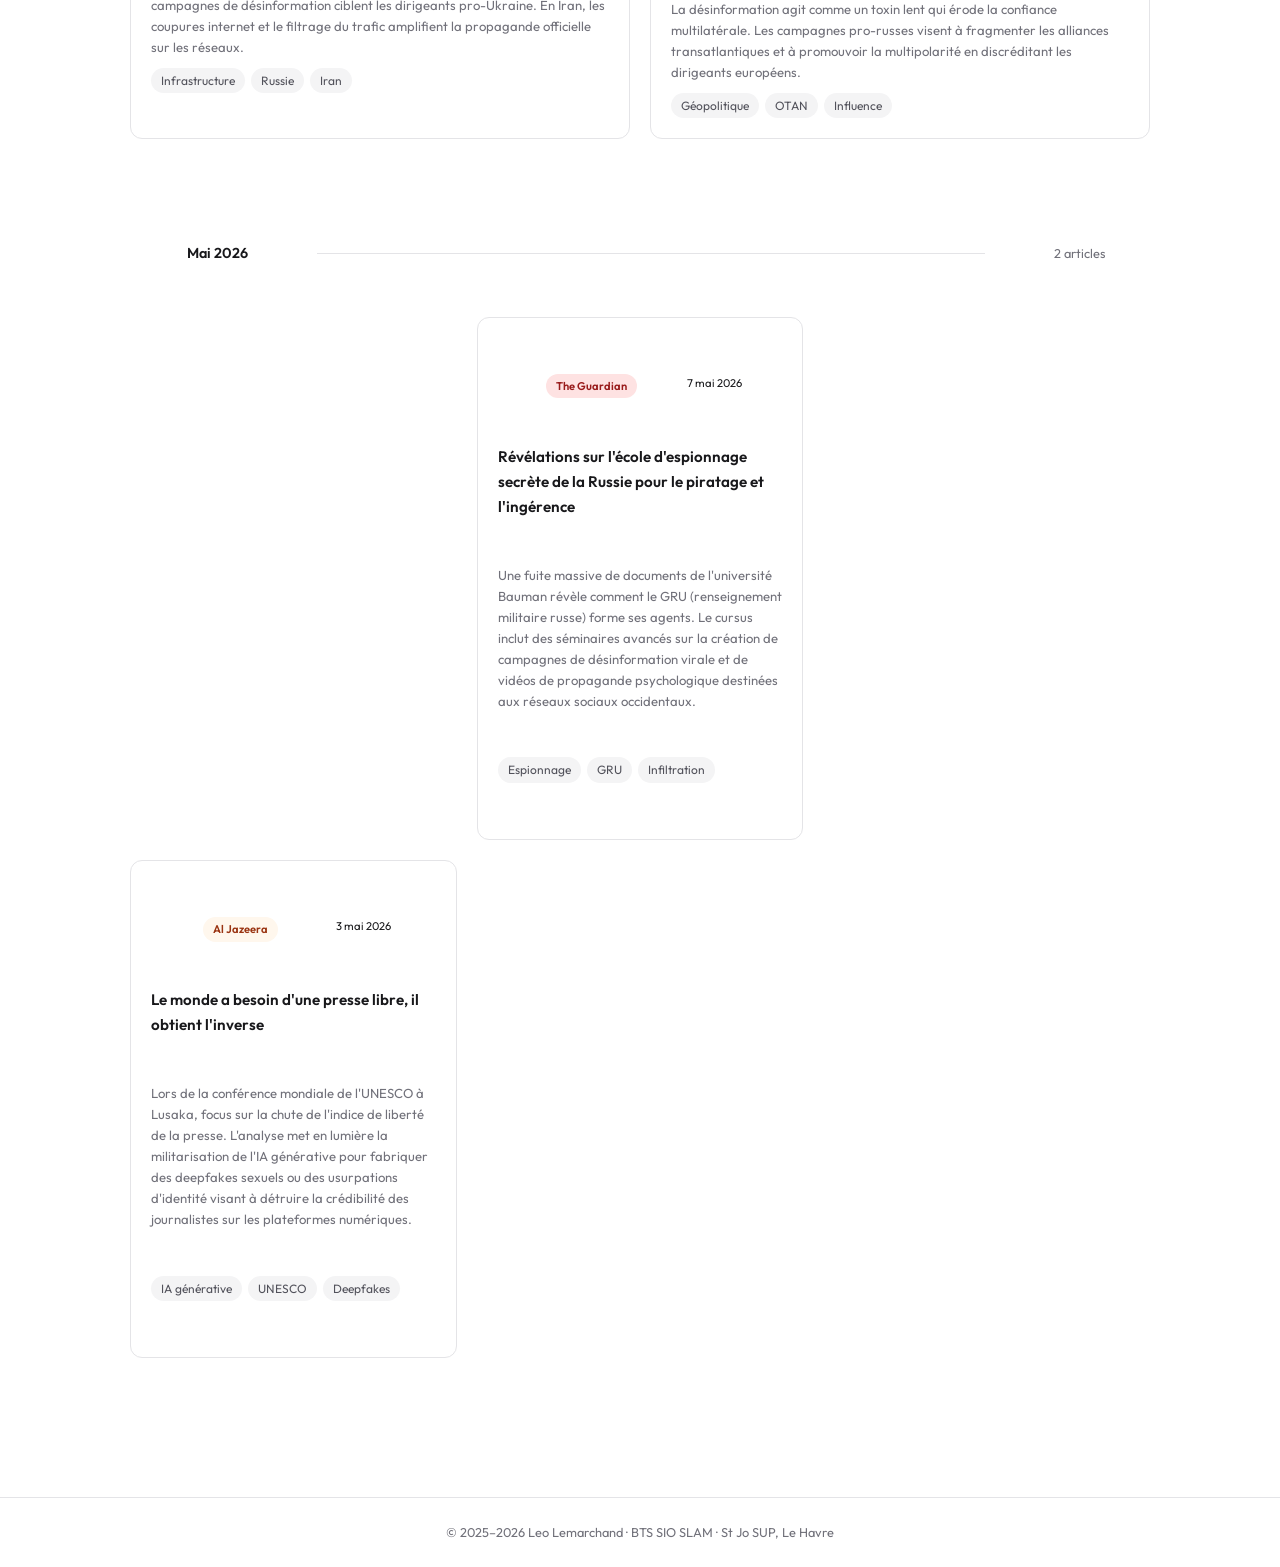
==== commit a33ecdbc: "Add May 2026 articles section to veille.html Added articles for May 2026 with details and links." ====
--- a/veille.html
+++ b/veille.html
@@ -279,6 +279,34 @@
             </div>
         </div>
 
+        <!-- MAI 2026 -->
+        <div class="month-block reveal">
+            <div class="month-header">
+                <span class="month-label">Mai 2026</span>
+                <div class="month-line"></div>
+                <span class="month-count">2 articles</span>
+            </div>
+            <div class="articles-grid">
+                <a class="article-card" href="https://www.theguardian.com/world/2026/may/07/revealed-russia-top-secret-spy-school-hacking-western-electoral-interference" target="_blank" rel="noopener">
+                    <div class="card-top">
+                        <span class="source-badge badge-red">The Guardian</span>
+                        <span class="card-date">7 mai 2026</span>
+                    </div>
+                    <div class="card-title">Révélations sur l'école d'espionnage secrète de la Russie pour le piratage et l'ingérence</div>
+                    <p class="card-desc">Une fuite massive de documents de l'université Bauman révèle comment le GRU (renseignement militaire russe) forme ses agents. Le cursus inclut des séminaires avancés sur la création de campagnes de désinformation virale et de vidéos de propagande psychologique destinées aux réseaux sociaux occidentaux.</p>
+                    <div class="card-tags"><span class="tag">Espionnage</span><span class="tag">GRU</span><span class="tag">Infiltration</span></div>
+                </a>
+                <a class="article-card" href="https://liberties.aljazeera.com/en/the-world-needs-a-free-press-it-is-getting-the-opposite/" target="_blank" rel="noopener">
+                    <div class="card-top">
+                        <span class="source-badge badge-orange">Al Jazeera</span>
+                        <span class="card-date">3 mai 2026</span>
+                    </div>
+                    <div class="card-title">Le monde a besoin d'une presse libre, il obtient l'inverse</div>
+                    <p class="card-desc">Lors de la conférence mondiale de l'UNESCO à Lusaka, focus sur la chute de l'indice de liberté de la presse. L'analyse met en lumière la militarisation de l'IA générative pour fabriquer des deepfakes sexuels ou des usurpations d'identité visant à détruire la crédibilité des journalistes sur les plateformes numériques.</p>
+                    <div class="card-tags"><span class="tag">IA générative</span><span class="tag">UNESCO</span><span class="tag">Deepfakes</span></div>
+                </a>
+            </div>
+        </div>
     </div>
 
     <footer>
--- a/style.css
+++ b/style.css
@@ -813,6 +813,33 @@
         font-size: 0.8rem;
         color: var(--muted);
     }
+.project-links {
+    margin-top: 15px;
+}
+
+.github-btn {
+    display: inline-flex;
+    align-items: center;
+    gap: 8px;
+    padding: 8px 12px;
+    background: #111;
+    color: white;
+    text-decoration: none;
+    border-radius: 8px;
+    font-size: 14px;
+    transition: 0.2s;
+}
+
+.github-btn img {
+    width: 18px;
+    height: 18px;
+    filter: invert(1);
+}
+
+.github-btn:hover {
+    background: #333;
+    transform: translateY(-2px);
+}
 
     /* ─── Mobile ─────────────────────────────────────────────────── */
     @media (max-width: 768px) {
@@ -1052,4 +1079,4 @@
         padding-left: 1.25rem;
         padding-right: 1.25rem;
     }
-}+}
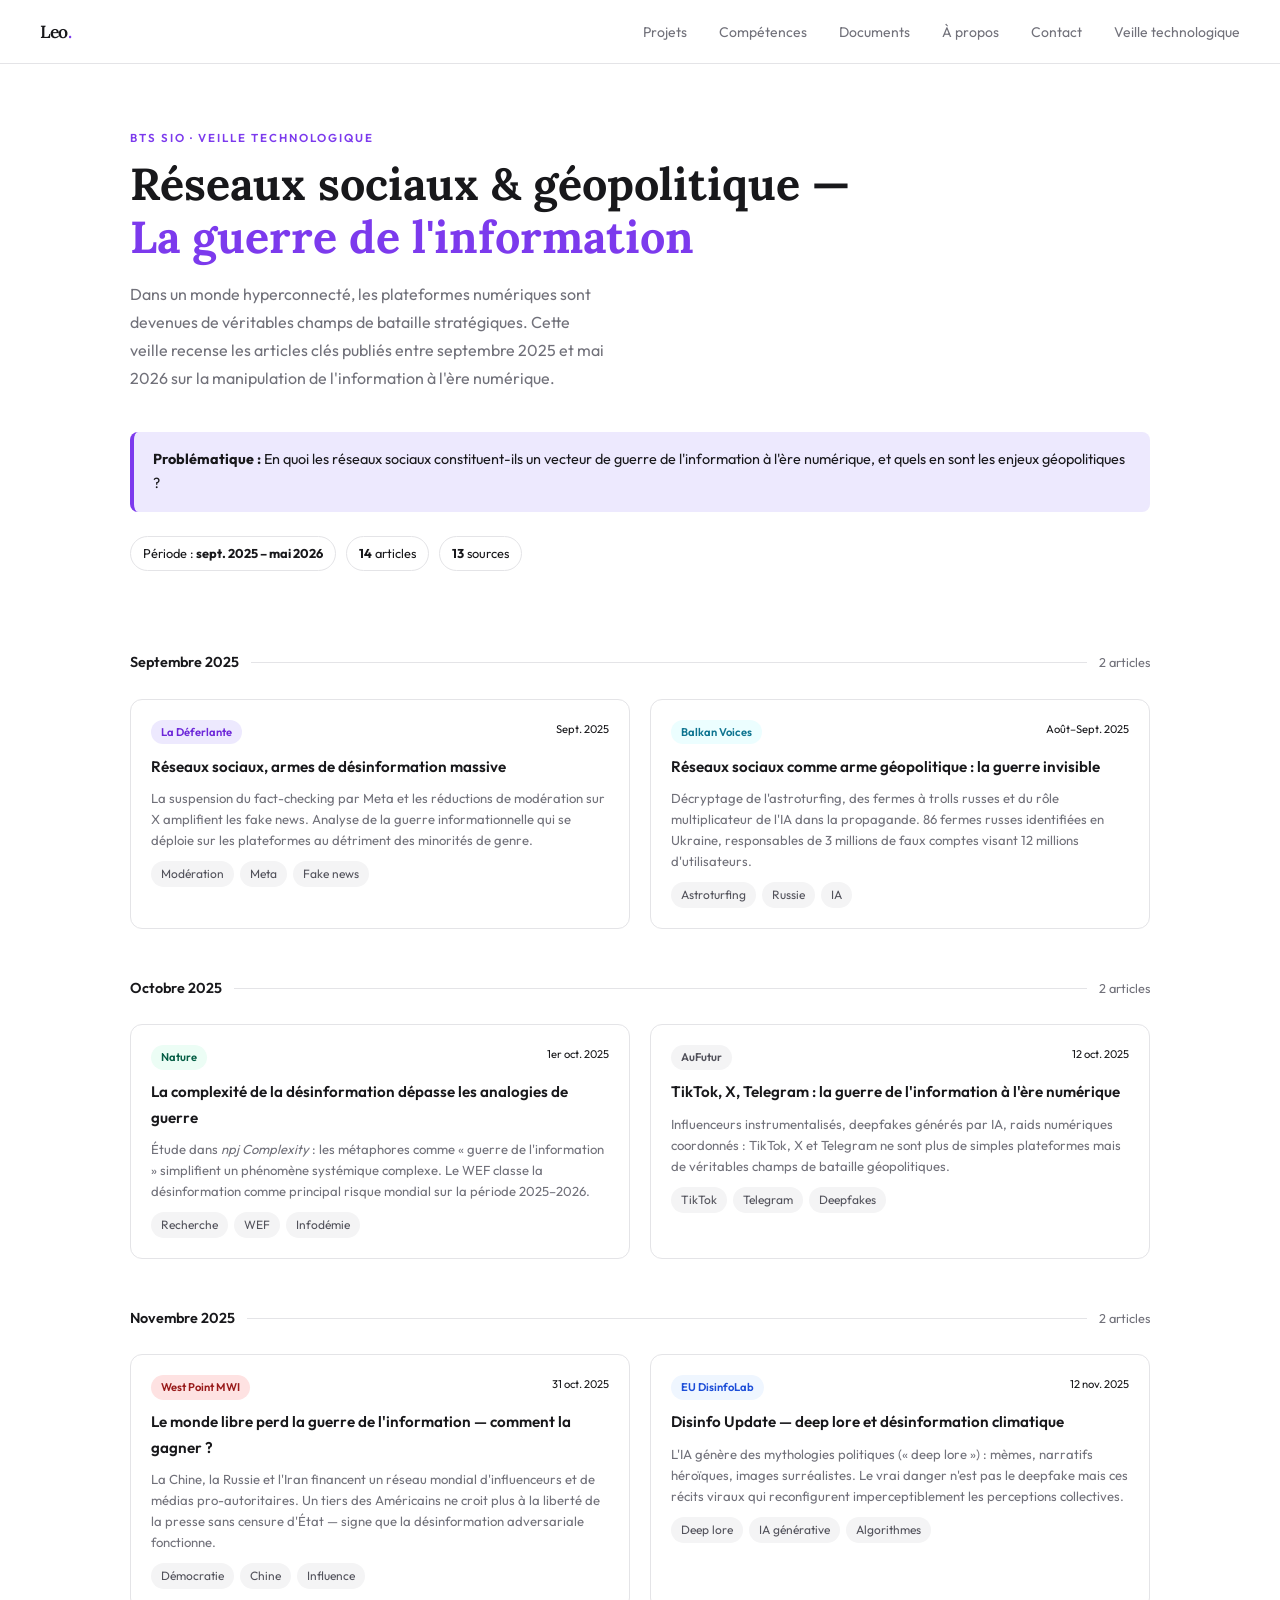
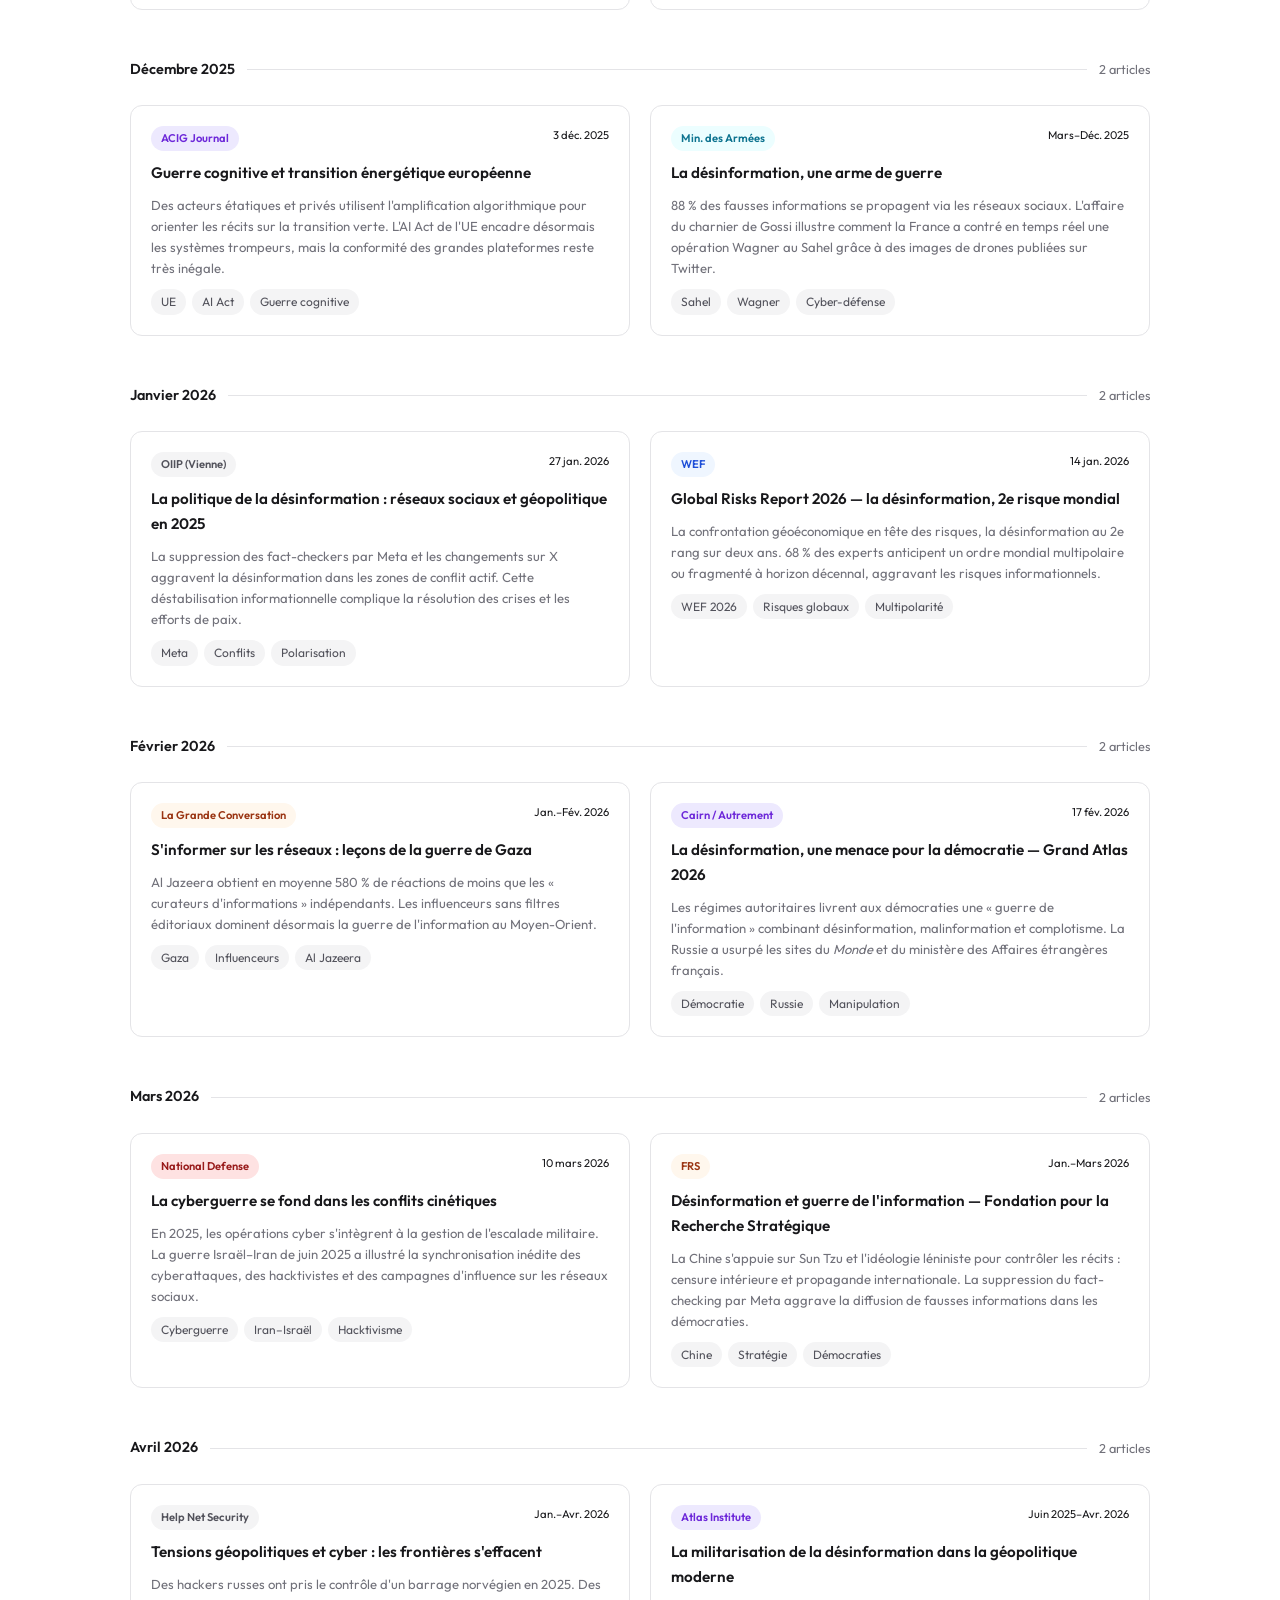
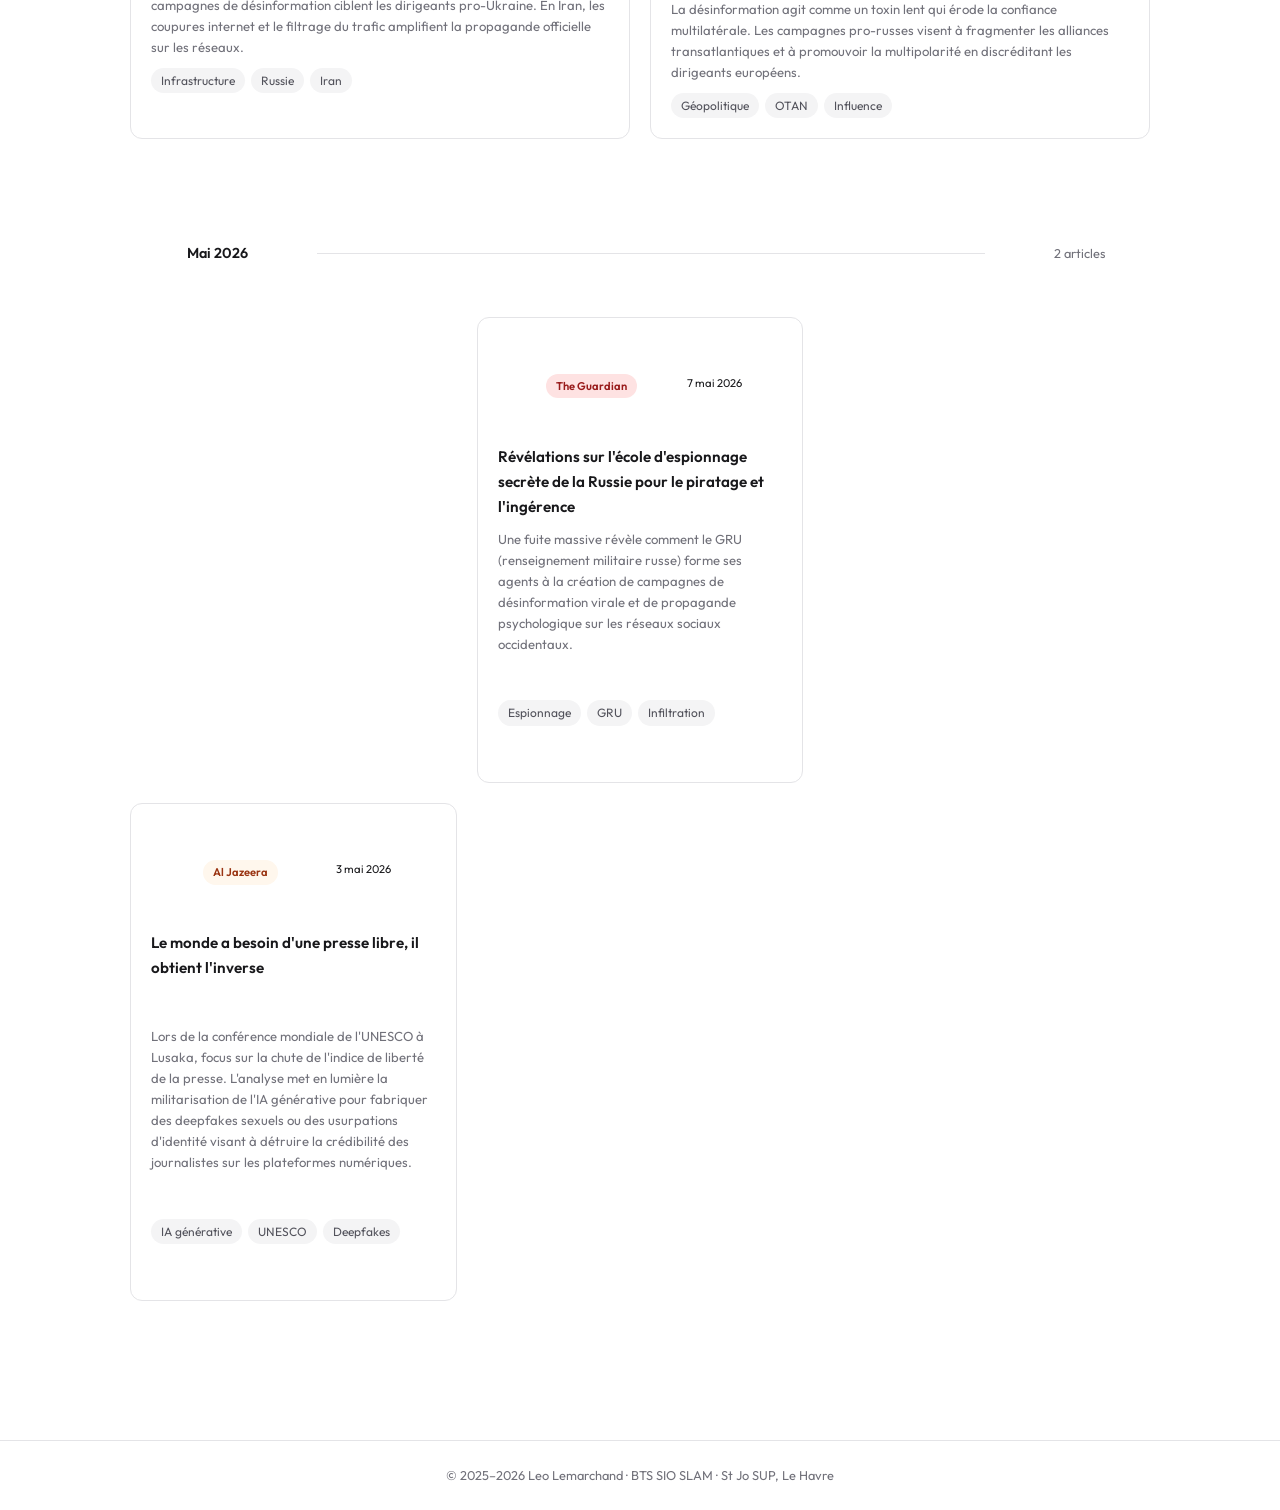
==== commit 2c8a0255: "Revise veille section and article description Updated the period and statistics in the veille sectio" ====
--- a/veille.html
+++ b/veille.html
@@ -33,15 +33,15 @@
         <p class="section-label reveal">BTS SIO · Veille technologique</p>
         <h1 class="reveal reveal-delay-1">Réseaux sociaux &amp; géopolitique —<br><em>La guerre de l'information</em></h1>
         <p class="hero-desc reveal reveal-delay-2">
-            Dans un monde hyperconnecté, les plateformes numériques sont devenues de véritables champs de bataille stratégiques. Cette veille recense les articles clés publiés entre septembre 2025 et avril 2026 sur la manipulation de l'information à l'ère numérique.
+            Dans un monde hyperconnecté, les plateformes numériques sont devenues de véritables champs de bataille stratégiques. Cette veille recense les articles clés publiés entre septembre 2025 et mai 2026 sur la manipulation de l'information à l'ère numérique.
         </p>
         <div class="problematique-box reveal reveal-delay-3">
             <strong>Problématique :</strong> En quoi les réseaux sociaux constituent-ils un vecteur de guerre de l'information à l'ère numérique, et quels en sont les enjeux géopolitiques ?
         </div>
         <div class="veille-stats reveal reveal-delay-4">
-            <span class="stat-pill">Période : <strong>sept. 2025 – avr. 2026</strong></span>
-            <span class="stat-pill"><strong>16</strong> articles</span>
-            <span class="stat-pill"><strong>11</strong> sources</span>
+            <span class="stat-pill">Période : <strong>sept. 2025 – mai 2026</strong></span>
+            <span class="stat-pill"><strong>14</strong> articles</span>
+            <span class="stat-pill"><strong>13</strong> sources</span>
         </div>
     </div>
 
@@ -293,8 +293,8 @@
                         <span class="card-date">7 mai 2026</span>
                     </div>
                     <div class="card-title">Révélations sur l'école d'espionnage secrète de la Russie pour le piratage et l'ingérence</div>
-                    <p class="card-desc">Une fuite massive de documents de l'université Bauman révèle comment le GRU (renseignement militaire russe) forme ses agents. Le cursus inclut des séminaires avancés sur la création de campagnes de désinformation virale et de vidéos de propagande psychologique destinées aux réseaux sociaux occidentaux.</p>
-                    <div class="card-tags"><span class="tag">Espionnage</span><span class="tag">GRU</span><span class="tag">Infiltration</span></div>
+                        <p class="card-desc">Une fuite massive révèle comment le GRU (renseignement militaire russe) forme ses agents à la création de campagnes de désinformation virale et de propagande psychologique sur les réseaux sociaux occidentaux.</p>                    
+                    <div class="card-tags"><span class="tag">Espionnage</span><span class="tag">GRU</span><span class="tag">Infiltration</span></div>
                 </a>
                 <a class="article-card" href="https://liberties.aljazeera.com/en/the-world-needs-a-free-press-it-is-getting-the-opposite/" target="_blank" rel="noopener">
                     <div class="card-top">
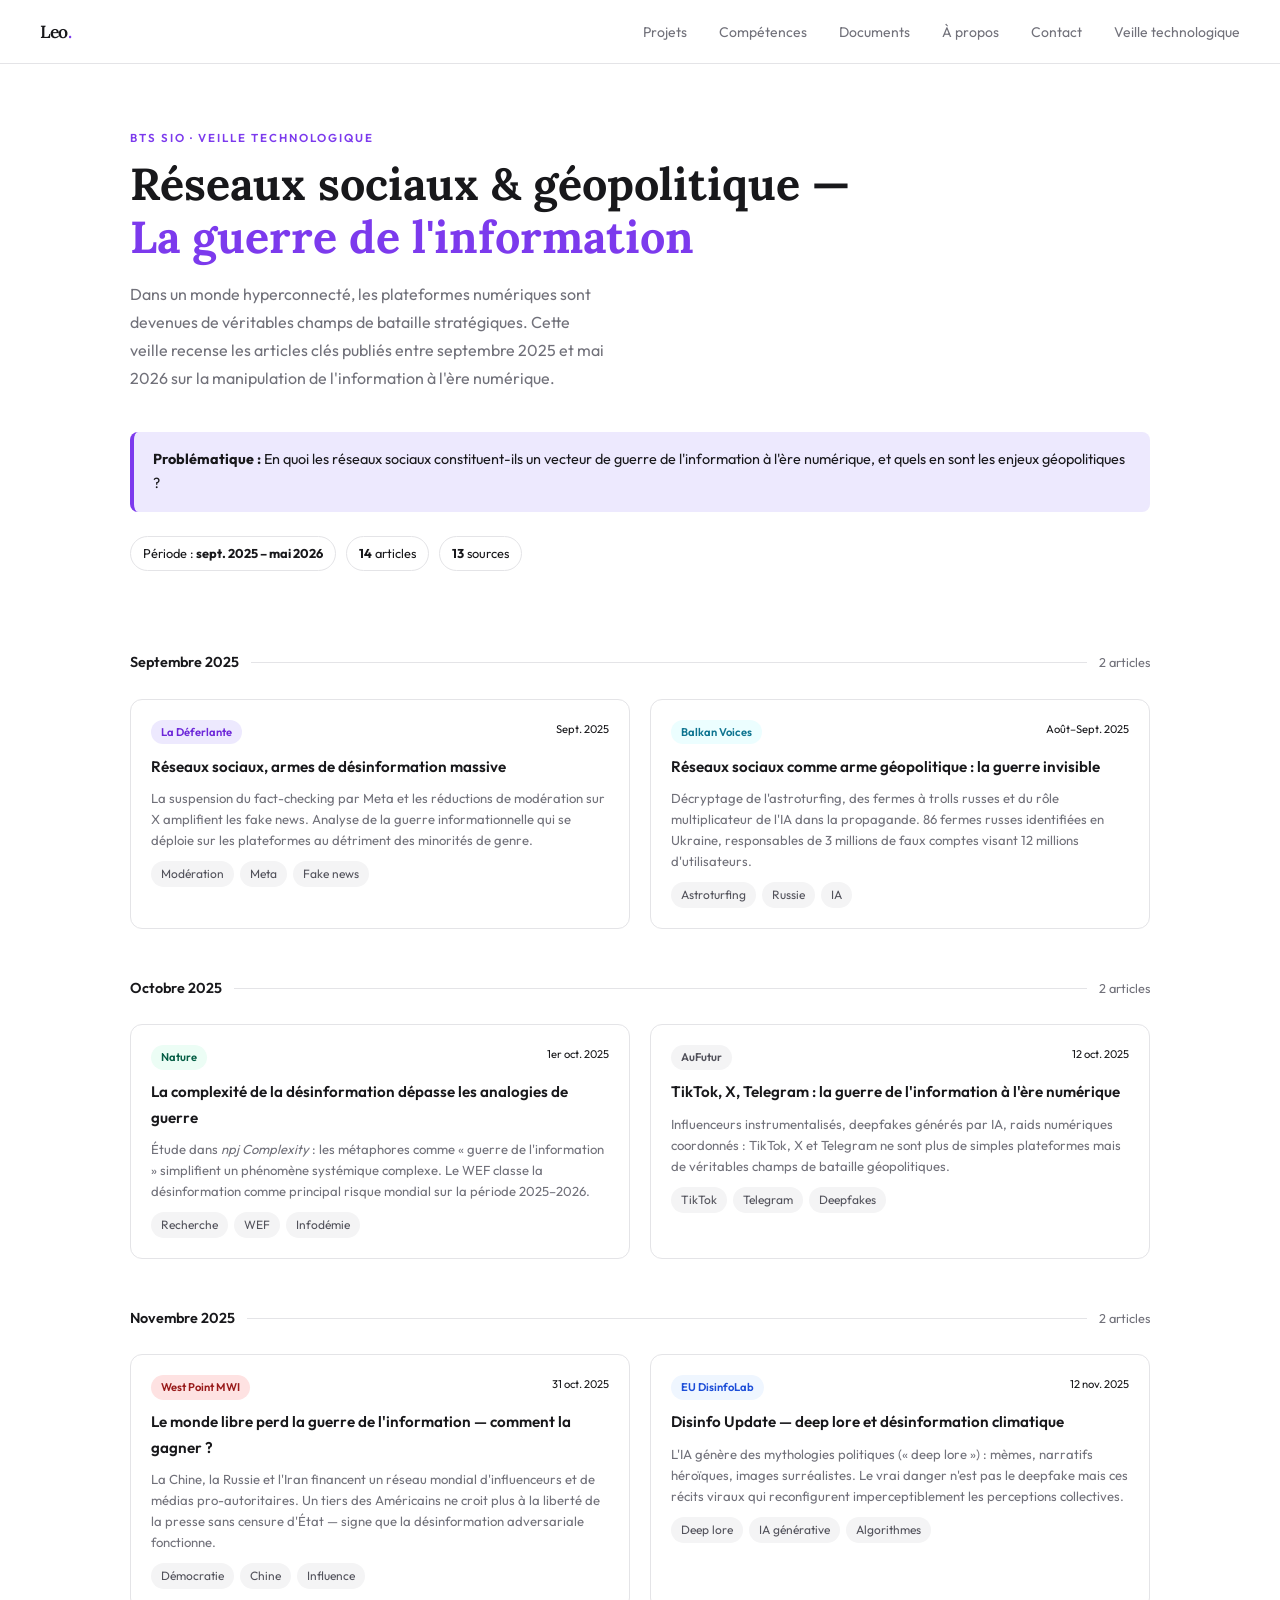
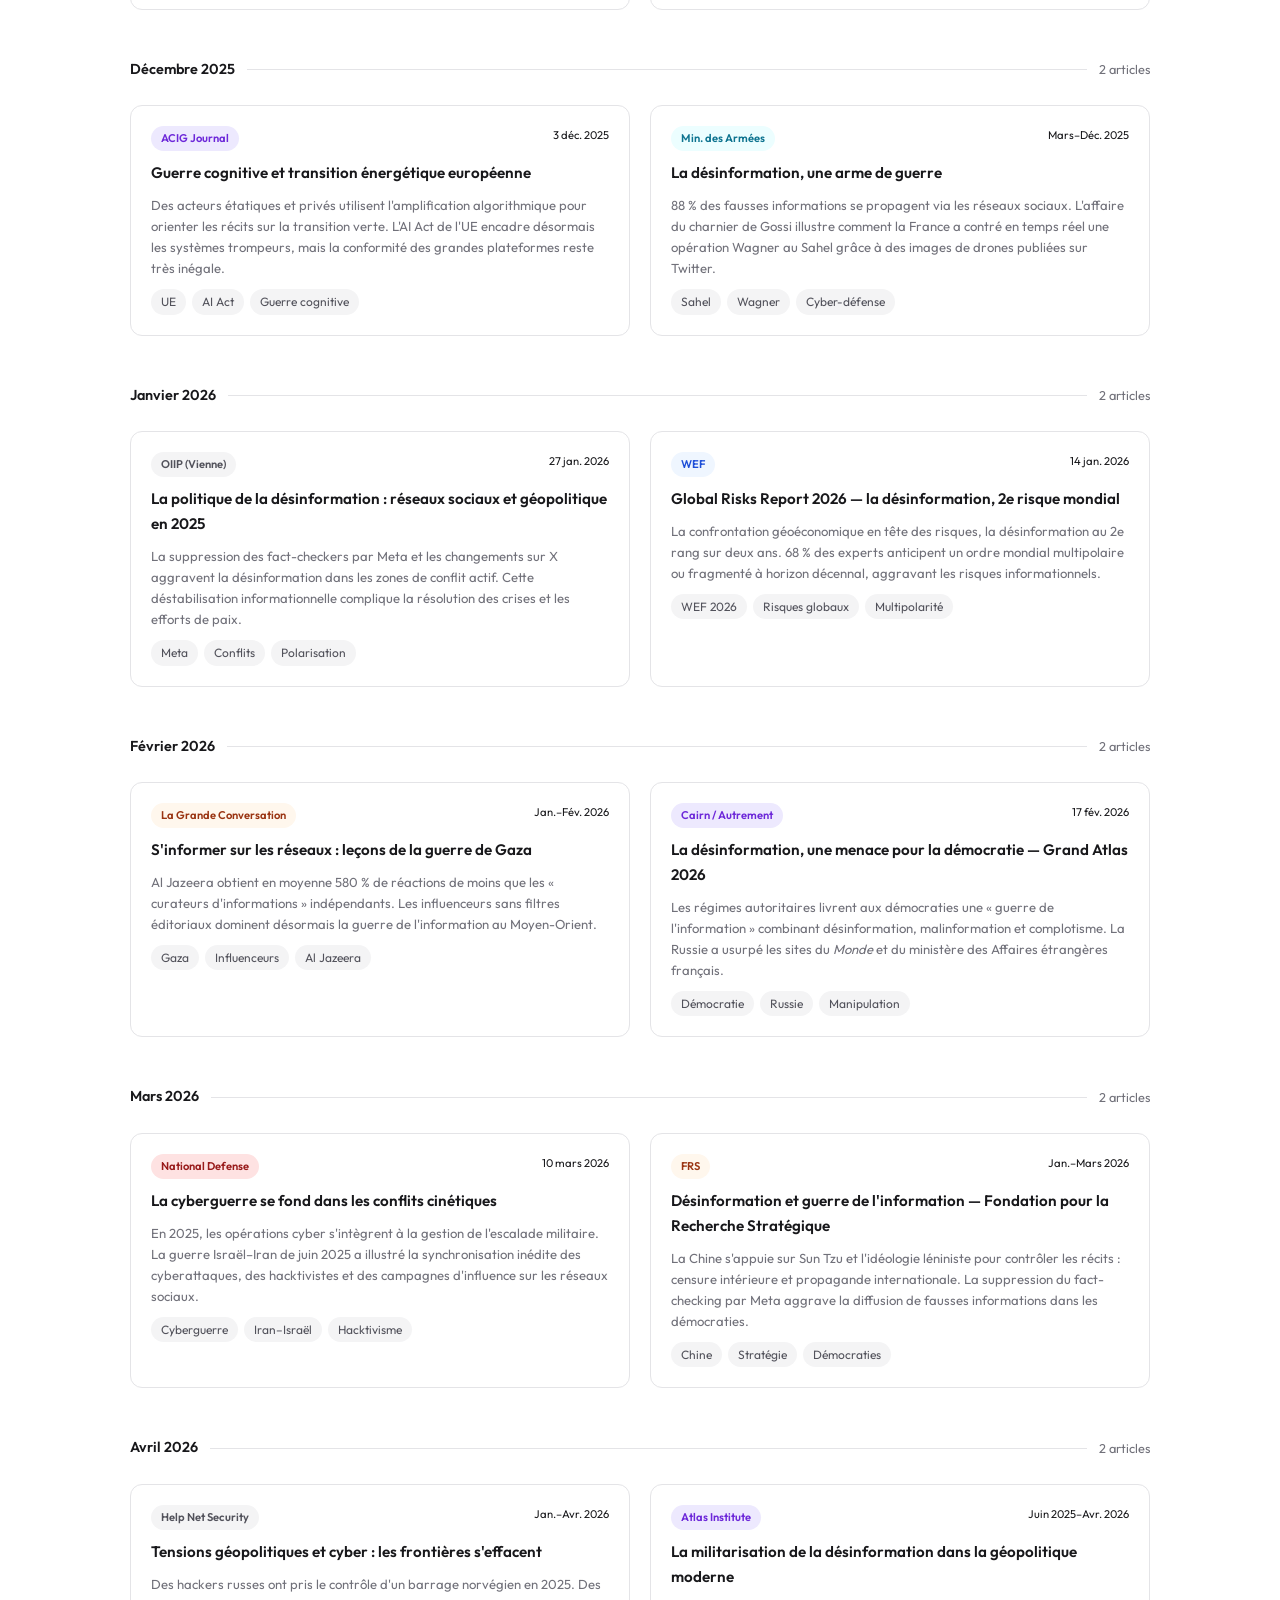
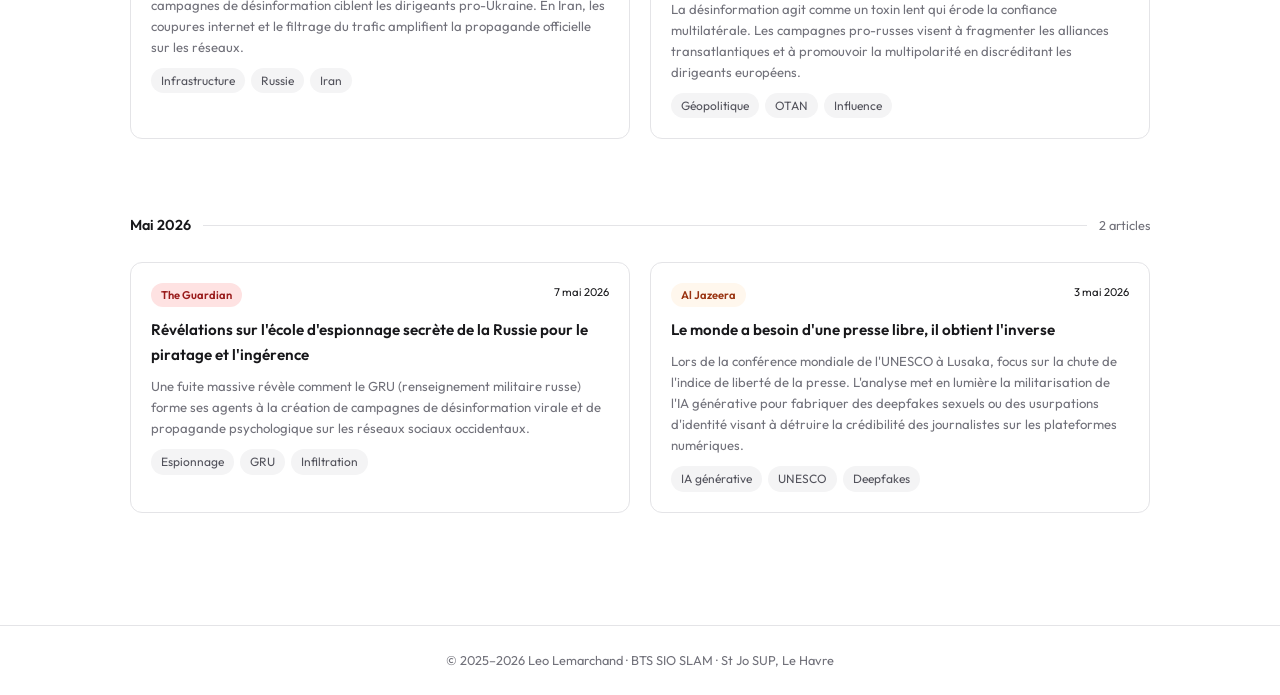
==== commit 847c0921: "Restore Mai 2026 articles section in veille.html" ====
--- a/veille.html
+++ b/veille.html
@@ -279,34 +279,34 @@
             </div>
         </div>
 
-        <!-- MAI 2026 -->
-        <div class="month-block reveal">
-            <div class="month-header">
-                <span class="month-label">Mai 2026</span>
-                <div class="month-line"></div>
-                <span class="month-count">2 articles</span>
-            </div>
-            <div class="articles-grid">
-                <a class="article-card" href="https://www.theguardian.com/world/2026/may/07/revealed-russia-top-secret-spy-school-hacking-western-electoral-interference" target="_blank" rel="noopener">
-                    <div class="card-top">
-                        <span class="source-badge badge-red">The Guardian</span>
-                        <span class="card-date">7 mai 2026</span>
-                    </div>
-                    <div class="card-title">Révélations sur l'école d'espionnage secrète de la Russie pour le piratage et l'ingérence</div>
-                        <p class="card-desc">Une fuite massive révèle comment le GRU (renseignement militaire russe) forme ses agents à la création de campagnes de désinformation virale et de propagande psychologique sur les réseaux sociaux occidentaux.</p>                    
+        <!-- MAI 2026 -->
+        <div class="month-block reveal">
+            <div class="month-header">
+                <span class="month-label">Mai 2026</span>
+                <div class="month-line"></div>
+                <span class="month-count">2 articles</span>
+            </div>
+            <div class="articles-grid">
+                <a class="article-card" href="https://www.theguardian.com/world/2026/may/07/revealed-russia-top-secret-spy-school-hacking-western-electoral-interference" target="_blank" rel="noopener">
+                    <div class="card-top">
+                        <span class="source-badge badge-red">The Guardian</span>
+                        <span class="card-date">7 mai 2026</span>
+                    </div>
+                    <div class="card-title">Révélations sur l'école d'espionnage secrète de la Russie pour le piratage et l'ingérence</div>
+                    <p class="card-desc">Une fuite massive révèle comment le GRU (renseignement militaire russe) forme ses agents à la création de campagnes de désinformation virale et de propagande psychologique sur les réseaux sociaux occidentaux.</p>
                     <div class="card-tags"><span class="tag">Espionnage</span><span class="tag">GRU</span><span class="tag">Infiltration</span></div>
-                </a>
-                <a class="article-card" href="https://liberties.aljazeera.com/en/the-world-needs-a-free-press-it-is-getting-the-opposite/" target="_blank" rel="noopener">
-                    <div class="card-top">
-                        <span class="source-badge badge-orange">Al Jazeera</span>
-                        <span class="card-date">3 mai 2026</span>
-                    </div>
-                    <div class="card-title">Le monde a besoin d'une presse libre, il obtient l'inverse</div>
-                    <p class="card-desc">Lors de la conférence mondiale de l'UNESCO à Lusaka, focus sur la chute de l'indice de liberté de la presse. L'analyse met en lumière la militarisation de l'IA générative pour fabriquer des deepfakes sexuels ou des usurpations d'identité visant à détruire la crédibilité des journalistes sur les plateformes numériques.</p>
-                    <div class="card-tags"><span class="tag">IA générative</span><span class="tag">UNESCO</span><span class="tag">Deepfakes</span></div>
-                </a>
-            </div>
-        </div>
+                </a>
+                <a class="article-card" href="https://liberties.aljazeera.com/en/the-world-needs-a-free-press-it-is-getting-the-opposite/" target="_blank" rel="noopener">
+                    <div class="card-top">
+                        <span class="source-badge badge-orange">Al Jazeera</span>
+                        <span class="card-date">3 mai 2026</span>
+                    </div>
+                    <div class="card-title">Le monde a besoin d'une presse libre, il obtient l'inverse</div>
+                    <p class="card-desc">Lors de la conférence mondiale de l'UNESCO à Lusaka, focus sur la chute de l'indice de liberté de la presse. L'analyse met en lumière la militarisation de l'IA générative pour fabriquer des deepfakes sexuels ou des usurpations d'identité visant à détruire la crédibilité des journalistes sur les plateformes numériques.</p>
+                    <div class="card-tags"><span class="tag">IA générative</span><span class="tag">UNESCO</span><span class="tag">Deepfakes</span></div>
+                </a>
+            </div>
+        </div>
     </div>
 
     <footer>
